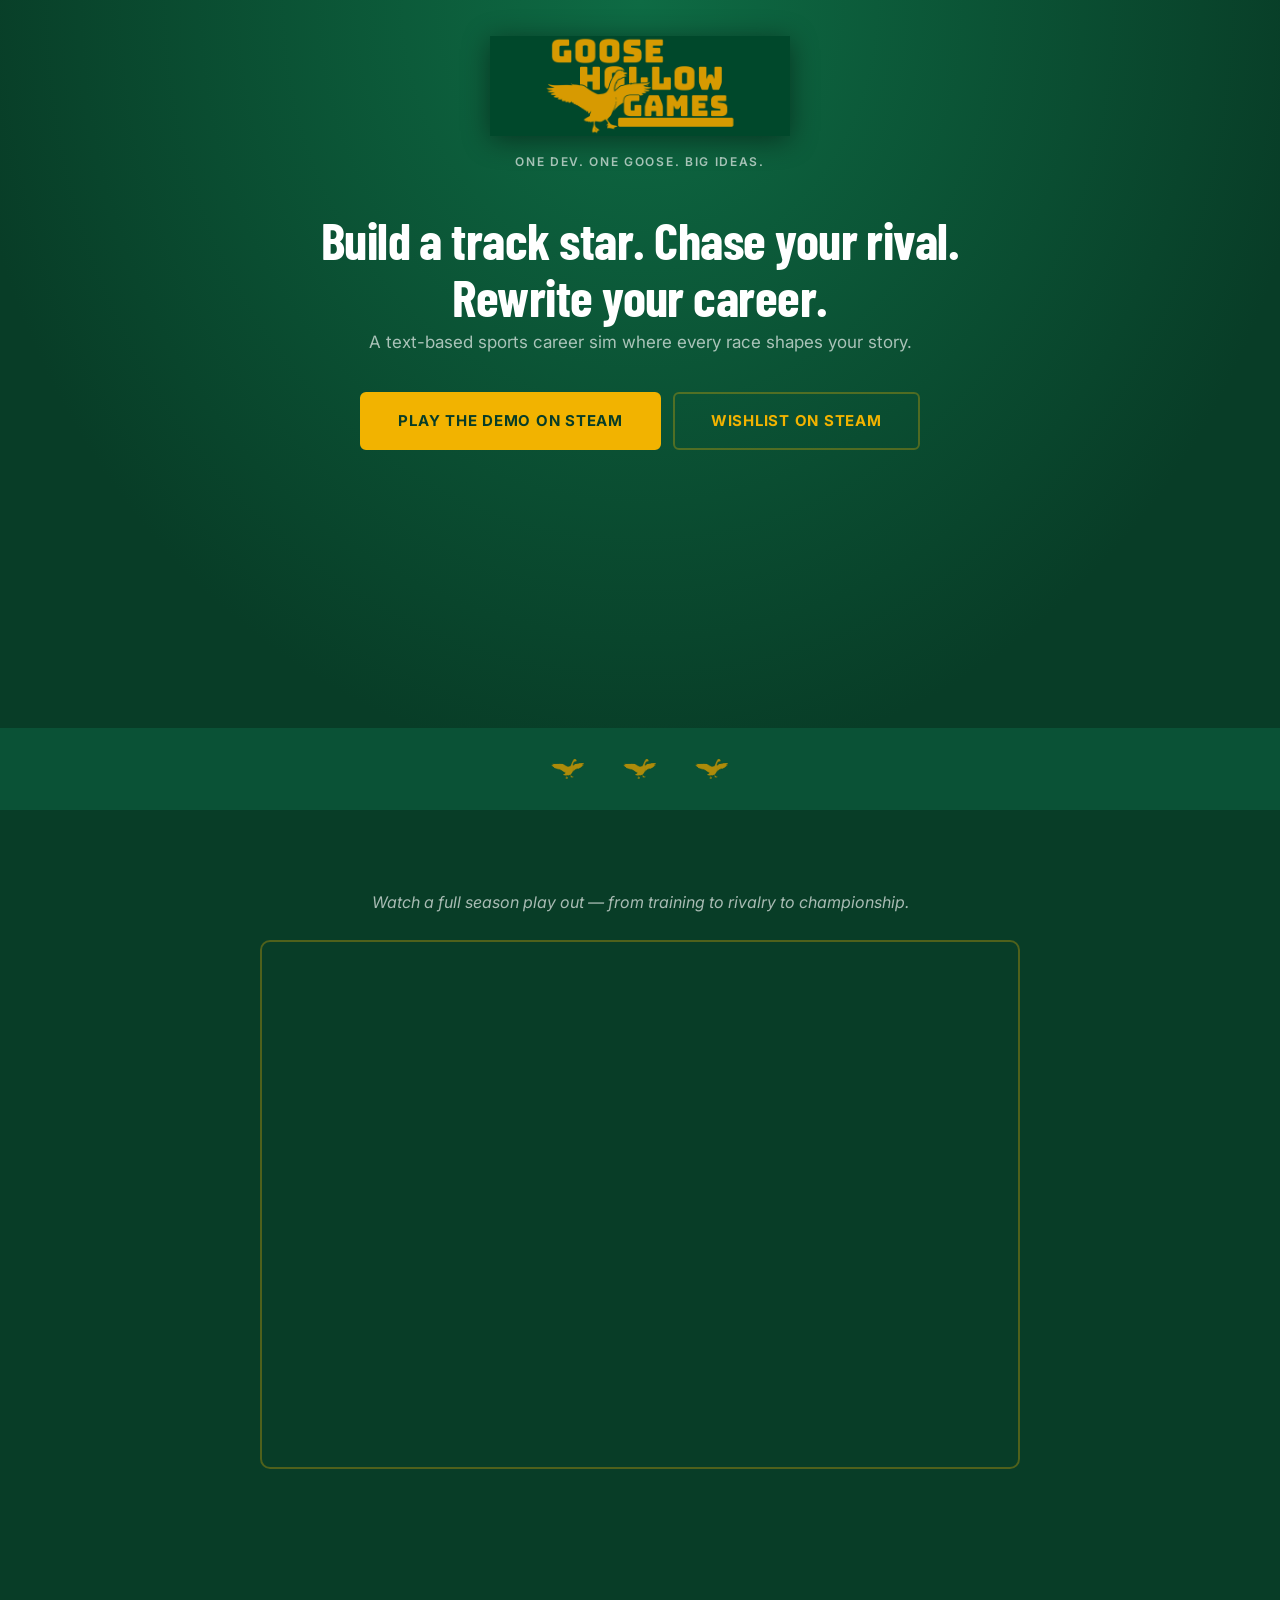
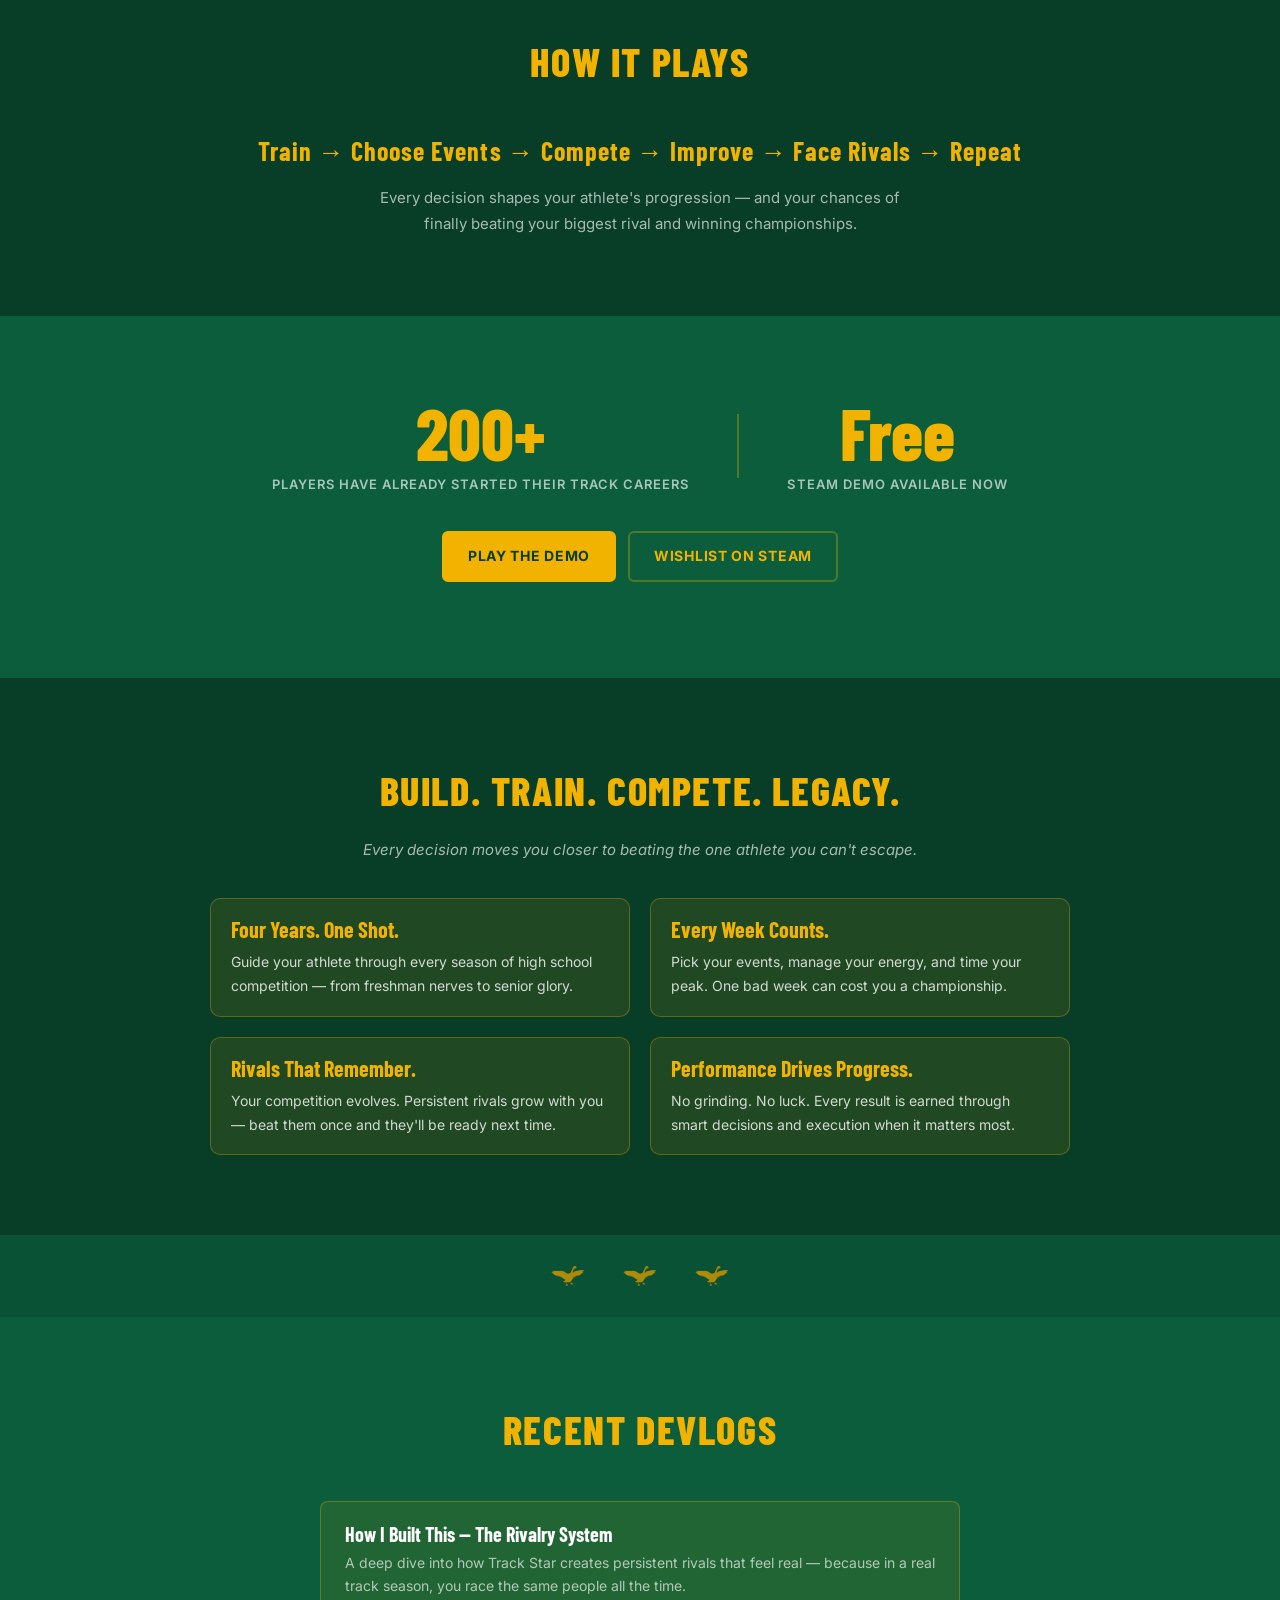
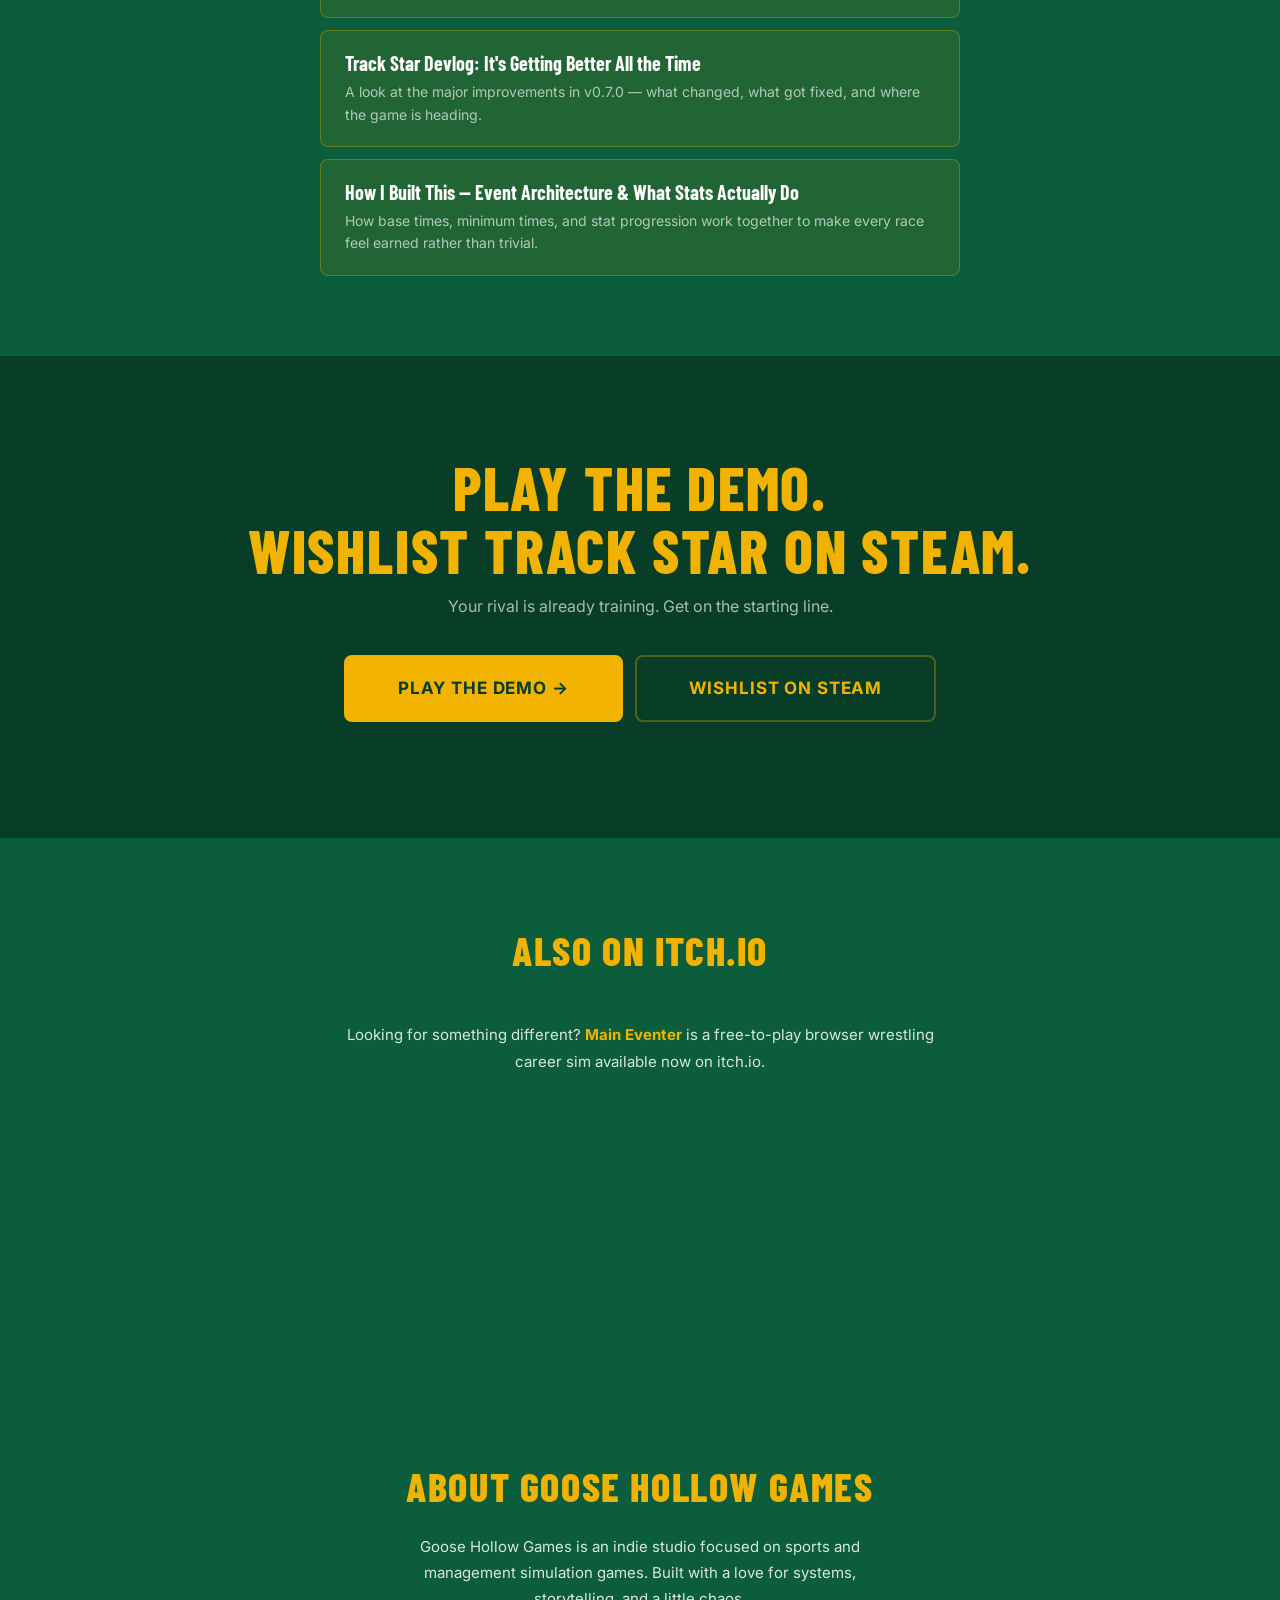
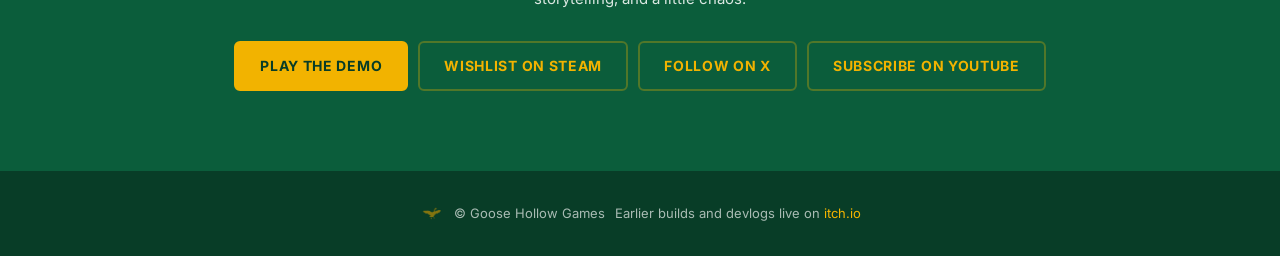
==== index.html @ 6dcee483 "Remove redundant Main Eventer button" ====
<!DOCTYPE html>
<html lang="en">
<head>
  <meta charset="UTF-8">
  <meta name="viewport" content="width=device-width, initial-scale=1">
  <meta name="description" content="Track Star — the text-based high school track & field career sim. Play the demo and wishlist on Steam.">
  <title>Track Star | Goose Hollow Games</title>
  <link rel="icon" href="assets/goose.png">
  <link rel="preconnect" href="https://fonts.googleapis.com">
  <link href="https://fonts.googleapis.com/css2?family=Barlow+Condensed:wght@700;800&family=Inter:wght@400;500;600;700&family=Fredoka+One&display=swap" rel="stylesheet">
  <!-- Google tag (gtag.js) -->
  <script async src="https://www.googletagmanager.com/gtag/js?id=G-FHCZP6Y2F2"></script>
  <script>
    window.dataLayer = window.dataLayer || [];
    function gtag(){dataLayer.push(arguments);}
    gtag('js', new Date());
    gtag('config', 'G-FHCZP6Y2F2');
  </script>
  <link rel="stylesheet" href="style.css">
</head>
<body>

<!-- ═══════════════════════════
     1. HERO
═══════════════════════════ -->
<header class="hero">
  <a href="/" class="site-logo">
    <img src="assets/logo.jpg" alt="Goose Hollow Games">
  </a>
  <p class="hero-eyebrow">One Dev. One Goose. Big Ideas.</p>

  <div class="hero-content">
    <h1 class="hero-title">
      Build a track star. Chase your rival.<br>Rewrite your career.
    </h1>
    <p class="hero-sub">A text-based sports career sim where every race shapes your story.</p>

    <div class="hero-ctas">
      <a href="https://store.steampowered.com/app/4538830/Track_Star/?utm_source=website&utm_medium=referral&utm_campaign=homepage"
         class="btn btn-primary btn-lg" target="_blank" rel="noopener">
        Play the Demo on Steam
      </a>
      <a href="https://store.steampowered.com/app/4538830/Track_Star/?utm_source=website&utm_medium=referral&utm_campaign=homepage"
         class="btn btn-outline btn-lg" target="_blank" rel="noopener">
        Wishlist on Steam
      </a>
    </div>
    <div class="steam-widget">
      <iframe src="https://store.steampowered.com/widget/4538830/"
              frameborder="0" width="646" height="190"
              title="Track Star on Steam"></iframe>
    </div>

  </div>
</header>

<!-- ═══════════════════════════
     GOOSE DIVIDER
═══════════════════════════ -->
<div class="goose-parade" aria-hidden="true">
  <img src="assets/goose.png" alt="">
  <img src="assets/goose.png" alt="">
  <img src="assets/goose.png" alt="">
</div>

<!-- ═══════════════════════════
     2. TRAILER
═══════════════════════════ -->
<section class="trailer section-dark">
  <p class="trailer-framing">Watch a full season play out — from training to rivalry to championship.</p>
  <div class="video-wrapper">
    <iframe
      src="https://www.youtube.com/embed/FKBBsiXxKlQ"
      title="Track Star Trailer"
      frameborder="0"
      allow="accelerometer; autoplay; clipboard-write; encrypted-media; gyroscope; picture-in-picture"
      allowfullscreen>
    </iframe>
  </div>
</section>

<!-- ═══════════════════════════
     3. GAMEPLAY LOOP
═══════════════════════════ -->
<section class="gameplay-loop">
  <h2 class="section-title">How It Plays</h2>
  <p class="loop-steps">Train &rarr; Choose Events &rarr; Compete &rarr; Improve &rarr; Face Rivals &rarr; Repeat</p>
  <p class="loop-sub">Every decision shapes your athlete's progression — and your chances of finally beating your biggest rival and winning championships.</p>
</section>

<!-- ═══════════════════════════
     4. SOCIAL PROOF
═══════════════════════════ -->
<section class="social-proof">
  <div class="stats">
    <div class="stat">
      <span class="stat-number">200+</span>
      <span class="stat-label">Players have already started their track careers</span>
    </div>
    <div class="stat-divider"></div>
    <div class="stat">
      <span class="stat-number">Free</span>
      <span class="stat-label">Steam demo available now</span>
    </div>
  </div>
  <div class="hero-ctas">
    <a href="https://store.steampowered.com/app/4538830/Track_Star/?utm_source=website&utm_medium=referral&utm_campaign=homepage"
       class="btn btn-primary" target="_blank" rel="noopener">
      Play the Demo
    </a>
    <a href="https://store.steampowered.com/app/4538830/Track_Star/?utm_source=website&utm_medium=referral&utm_campaign=homepage"
       class="btn btn-outline" target="_blank" rel="noopener">
      Wishlist on Steam
    </a>
  </div>
</section>

<!-- ═══════════════════════════
     4. FEATURES
═══════════════════════════ -->
<section class="features section-dark">
  <h2 class="section-title">Build. Train. Compete. Legacy.</h2>
  <p class="features-sub">Every decision moves you closer to beating the one athlete you can't escape.</p>
  <div class="features-grid">

    <div class="feature-card">
<h3>Four Years. One Shot.</h3>
      <p>Guide your athlete through every season of high school competition — from freshman nerves to senior glory.</p>
    </div>

    <div class="feature-card">
<h3>Every Week Counts.</h3>
      <p>Pick your events, manage your energy, and time your peak. One bad week can cost you a championship.</p>
    </div>

    <div class="feature-card">
<h3>Rivals That Remember.</h3>
      <p>Your competition evolves. Persistent rivals grow with you — beat them once and they'll be ready next time.</p>
    </div>

    <div class="feature-card">
<h3>Performance Drives Progress.</h3>
      <p>No grinding. No luck. Every result is earned through smart decisions and execution when it matters most.</p>
    </div>

  </div>
</section>

<!-- ═══════════════════════════
     GOOSE DIVIDER
═══════════════════════════ -->
<div class="goose-parade" aria-hidden="true">
  <img src="assets/goose.png" alt="">
  <img src="assets/goose.png" alt="">
  <img src="assets/goose.png" alt="">
</div>

<!-- ═══════════════════════════
     5. DEVLOGS
═══════════════════════════ -->
<section class="devlogs">
  <h2 class="section-title">Recent Devlogs</h2>
  <div class="devlog-list">

    <article class="devlog-item">
      <h3>How I Built This — The Rivalry System</h3>
      <p>A deep dive into how Track Star creates persistent rivals that feel real — because in a real track season, you race the same people all the time.</p>
    </article>

    <article class="devlog-item">
      <h3>Track Star Devlog: It's Getting Better All the Time</h3>
      <p>A look at the major improvements in v0.7.0 — what changed, what got fixed, and where the game is heading.</p>
    </article>

    <article class="devlog-item">
      <h3>How I Built This — Event Architecture & What Stats Actually Do</h3>
      <p>How base times, minimum times, and stat progression work together to make every race feel earned rather than trivial.</p>
    </article>

  </div>
</section>

<!-- ═══════════════════════════
     6. FINAL CTA
═══════════════════════════ -->
<section class="final-cta section-dark">
  <h2 class="cta-headline">Play the demo.<br>Wishlist Track Star on Steam.</h2>
  <p class="cta-sub">Your rival is already training. Get on the starting line.</p>
  <div class="hero-ctas">
    <a href="https://store.steampowered.com/app/4538830/Track_Star/?utm_source=website&utm_medium=referral&utm_campaign=homepage"
       class="btn btn-primary btn-xl" target="_blank" rel="noopener">
      Play the Demo &rarr;
    </a>
    <a href="https://store.steampowered.com/app/4538830/Track_Star/?utm_source=website&utm_medium=referral&utm_campaign=homepage"
       class="btn btn-outline btn-xl" target="_blank" rel="noopener">
      Wishlist on Steam
    </a>
  </div>
</section>

<!-- ═══════════════════════════
     7. ABOUT
═══════════════════════════ -->
<section class="other-game">
  <h2 class="section-title">Also on itch.io</h2>
  <p class="other-game-copy">
    Looking for something different? <strong>Main Eventer</strong> is a free-to-play browser wrestling career sim available now on itch.io.
  </p>
  <div class="itch-widget">
    <iframe frameborder="0" src="https://itch.io/embed/4451374" width="552" height="167" title="Main Eventer on itch.io">
      <a href="https://goosehollowgames.itch.io/main-eventer">Main Eventer by Goose Hollow Games</a>
    </iframe>
  </div>
</section>

<section class="about">
  <h2 class="section-title">About Goose Hollow Games</h2>
  <p>
    Goose Hollow Games is an indie studio focused on sports and management simulation games.
    Built with a love for systems, storytelling, and a little chaos.
  </p>
  <div class="social-links">
    <a href="https://store.steampowered.com/app/4538830/Track_Star/?utm_source=website&utm_medium=referral&utm_campaign=homepage"
       class="btn btn-primary" target="_blank" rel="noopener">Play the Demo</a>
    <a href="https://store.steampowered.com/app/4538830/Track_Star/?utm_source=website&utm_medium=referral&utm_campaign=homepage"
       class="btn btn-outline" target="_blank" rel="noopener">Wishlist on Steam</a>
    <a href="https://x.com/GooseHollowGame" class="btn btn-outline" target="_blank" rel="noopener">Follow on X</a>
    <a href="https://www.youtube.com/channel/UCqANlt5lPcEhzUA6RyVoFSg" class="btn btn-outline" target="_blank" rel="noopener">Subscribe on YouTube</a>
  </div>
</section>

<footer>
  <img src="assets/goose.png" class="footer-goose" alt="">
  <p>&copy; Goose Hollow Games</p>
  <p class="footer-bottom-line">
    Earlier builds and devlogs live on <a href="https://goosehollowgames.itch.io/track-star" target="_blank" rel="noopener">itch.io</a>
  </p>
</footer>

</body>
</html>
---- style.css ----
/* ═══════════════════════════════════════
   RESET & VARIABLES
═══════════════════════════════════════ */
*, *::before, *::after {
  box-sizing: border-box;
  margin: 0;
  padding: 0;
}

:root {
  --green:        #0b5d3b;
  --green-dark:   #083d27;
  --green-mid:    #0a5236;
  --gold:         #f2b300;
  --gold-hover:   #ffc720;
  --gold-dim:     rgba(242, 179, 0, 0.1);
  --gold-border:  rgba(242, 179, 0, 0.3);
  --white:        #ffffff;
  --muted:        rgba(255, 255, 255, 0.65);
  --max-w:        860px;
  --section-pad:  80px 24px;
}

/* ═══════════════════════════════════════
   BASE
═══════════════════════════════════════ */
body {
  font-family: 'Inter', Arial, sans-serif;
  background: var(--green);
  color: var(--white);
  text-align: center;
  line-height: 1.6;
  -webkit-font-smoothing: antialiased;
}

a { color: inherit; }

/* ═══════════════════════════════════════
   TYPOGRAPHY
═══════════════════════════════════════ */
.section-title {
  font-family: 'Barlow Condensed', 'Fredoka One', Arial, sans-serif;
  font-weight: 800;
  font-size: clamp(28px, 5vw, 40px);
  color: var(--gold);
  letter-spacing: 0.04em;
  text-transform: uppercase;
  margin-bottom: 40px;
}

/* ═══════════════════════════════════════
   BUTTONS
═══════════════════════════════════════ */
.btn {
  display: inline-block;
  padding: 12px 24px;
  font-family: 'Inter', Arial, sans-serif;
  font-weight: 700;
  font-size: 14px;
  letter-spacing: 0.05em;
  text-transform: uppercase;
  text-decoration: none;
  border-radius: 6px;
  border: 2px solid transparent;
  transition: transform 0.15s ease, background 0.15s ease, box-shadow 0.15s ease;
  cursor: pointer;
  white-space: nowrap;
}

.btn-primary {
  background: var(--gold);
  color: var(--green-dark);
  border-color: var(--gold);
}

.btn-primary:hover {
  background: var(--gold-hover);
  border-color: var(--gold-hover);
  transform: translateY(-2px);
  box-shadow: 0 8px 24px rgba(242, 179, 0, 0.35);
}

.btn-outline {
  background: transparent;
  color: var(--gold);
  border-color: var(--gold-border);
}

.btn-outline:hover {
  border-color: var(--gold);
  transform: translateY(-2px);
}

.btn-lg {
  padding: 15px 36px;
  font-size: 15px;
}

.btn-xl {
  padding: 18px 52px;
  font-size: 17px;
  border-radius: 8px;
}

/* ═══════════════════════════════════════
   SECTION ALTERNATION
═══════════════════════════════════════ */
.section-dark { background: var(--green-dark); }

/* ═══════════════════════════════════════
   1. HERO
═══════════════════════════════════════ */
.hero {
  background: radial-gradient(ellipse at 50% 0%, #0e6b44 0%, var(--green-dark) 75%);
  padding: 36px 24px 72px;
}

.site-logo {
  display: block;
  margin: 0 auto 8px;
}

.site-logo img {
  max-width: 300px;
  width: 65%;
  filter: drop-shadow(0 4px 14px rgba(0,0,0,0.45));
}

.hero-content {
  max-width: var(--max-w);
  margin: 0 auto;
}

.hero-eyebrow {
  font-size: 12px;
  font-weight: 600;
  letter-spacing: 0.14em;
  text-transform: uppercase;
  color: var(--muted);
  margin-bottom: 40px;
}

.hero-title {
  font-family: 'Barlow Condensed', 'Fredoka One', Arial, sans-serif;
  font-weight: 700;
  font-size: clamp(28px, 5.5vw, 52px);
  line-height: 1.1;
  color: var(--white);
  margin-bottom: 4px;
  letter-spacing: -0.01em;
}

.title-game {
  display: block;
  font-weight: 800;
  font-size: clamp(64px, 14vw, 120px);
  line-height: 0.95;
  color: var(--gold);
  letter-spacing: -0.03em;
  margin-top: 4px;
  margin-bottom: 24px;
}

.hero-sub {
  font-size: 17px;
  color: var(--muted);
  margin-bottom: 36px;
  font-weight: 400;
}

.hero-ctas {
  display: flex;
  justify-content: center;
  flex-wrap: wrap;
  gap: 12px;
  margin-bottom: 16px;
}

.steam-widget {
  display: flex;
  justify-content: center;
}

.steam-widget iframe {
  max-width: 100%;
  border-radius: 8px;
}

/* ═══════════════════════════════════════
   GOOSE PARADE (divider)
═══════════════════════════════════════ */
@keyframes waddle-parade {
  0%, 100% { transform: rotate(-5deg) translateY(0); }
  50%       { transform: rotate(5deg)  translateY(-5px); }
}

.goose-parade {
  display: flex;
  justify-content: center;
  gap: 28px;
  padding: 24px 0;
  background: var(--green-mid);
}

.goose-parade img {
  width: 44px;
  opacity: 0.8;
}

.goose-parade img:nth-child(1) { animation: waddle-parade 1.6s ease-in-out 0.0s infinite; }
.goose-parade img:nth-child(2) { animation: waddle-parade 1.6s ease-in-out 0.3s infinite; }
.goose-parade img:nth-child(3) { animation: waddle-parade 1.6s ease-in-out 0.6s infinite; }

/* ═══════════════════════════════════════
   2. TRAILER
═══════════════════════════════════════ */
.trailer {
  padding: var(--section-pad);
}

.trailer-framing {
  font-size: 16px;
  color: var(--muted);
  margin-bottom: 24px;
  font-style: italic;
}

.video-wrapper {
  max-width: 760px;
  margin: 0 auto;
  position: relative;
  width: 100%;
  padding-bottom: 42.63%; /* 16:9 of 760px max */
  height: 0;
  border-radius: 10px;
  overflow: hidden;
  border: 2px solid var(--gold-border);
}

.video-wrapper iframe,
.video-wrapper .video-placeholder {
  position: absolute;
  top: 0; left: 0;
  width: 100%;
  height: 100%;
}

.video-placeholder {
  background: var(--green);
  display: flex;
  flex-direction: column;
  align-items: center;
  justify-content: center;
  color: var(--muted);
  font-size: 15px;
  gap: 10px;
}

.video-placeholder-icon {
  font-size: 52px;
  line-height: 1;
  opacity: 0.5;
}

/* ═══════════════════════════════════════
   3. GAMEPLAY LOOP
═══════════════════════════════════════ */
.gameplay-loop {
  padding: var(--section-pad);
  background: var(--green-dark);
}

.loop-steps {
  font-family: 'Barlow Condensed', Arial, sans-serif;
  font-weight: 700;
  font-size: clamp(18px, 3.5vw, 26px);
  color: var(--gold);
  letter-spacing: 0.04em;
  margin-bottom: 16px;
  line-height: 1.4;
}

.loop-sub {
  font-size: 15px;
  color: var(--muted);
  max-width: 540px;
  margin: 0 auto;
  line-height: 1.7;
}

/* ═══════════════════════════════════════
   4. SOCIAL PROOF
═══════════════════════════════════════ */
.social-proof {
  padding: var(--section-pad);
}

.stats {
  display: flex;
  justify-content: center;
  align-items: center;
  flex-wrap: wrap;
  margin-bottom: 36px;
}

.stat {
  padding: 0 48px;
  display: flex;
  flex-direction: column;
  gap: 6px;
}

.stat-number {
  font-family: 'Barlow Condensed', Arial, sans-serif;
  font-weight: 800;
  font-size: clamp(48px, 9vw, 72px);
  color: var(--gold);
  line-height: 1;
}

.stat-label {
  font-size: 13px;
  font-weight: 600;
  letter-spacing: 0.08em;
  text-transform: uppercase;
  color: var(--muted);
}

.stat-divider {
  width: 2px;
  height: 64px;
  background: var(--gold-border);
  flex-shrink: 0;
}

/* ═══════════════════════════════════════
   5. FEATURES
═══════════════════════════════════════ */
.features {
  padding: var(--section-pad);
}

.features-sub {
  font-size: 15px;
  color: var(--muted);
  margin-top: -24px;
  margin-bottom: 36px;
  font-style: italic;
}

.features-grid {
  display: grid;
  grid-template-columns: repeat(2, 1fr);
  gap: 20px;
  max-width: var(--max-w);
  margin: 0 auto;
  text-align: left;
}

.feature-card {
  background: var(--gold-dim);
  border: 1px solid var(--gold-border);
  border-radius: 10px;
  padding: 18px 20px;
  transition: border-color 0.2s ease, transform 0.2s ease;
}

.feature-card:hover {
  border-color: var(--gold);
  transform: translateY(-3px);
}

.feature-num {
  display: block;
  font-family: 'Barlow Condensed', Arial, sans-serif;
  font-weight: 800;
  font-size: 11px;
  letter-spacing: 0.14em;
  text-transform: uppercase;
  color: var(--gold);
  opacity: 0.55;
  margin-bottom: 10px;
}

.feature-card h3 {
  font-family: 'Barlow Condensed', Arial, sans-serif;
  font-weight: 700;
  font-size: 22px;
  color: var(--gold);
  margin-bottom: 8px;
  line-height: 1.15;
}

.feature-card p {
  font-size: 14px;
  line-height: 1.7;
  color: rgba(255, 255, 255, 0.8);
  margin: 0;
}

/* ═══════════════════════════════════════
   6. DEVLOGS
═══════════════════════════════════════ */
.devlogs {
  padding: var(--section-pad);
}

.devlog-list {
  max-width: 640px;
  margin: 0 auto;
  display: flex;
  flex-direction: column;
  gap: 12px;
}

.devlog-item {
  background: var(--gold-dim);
  border: 1px solid var(--gold-border);
  border-radius: 8px;
  padding: 20px 24px;
  text-align: left;
  transition: border-color 0.2s ease;
}

.devlog-item:hover {
  border-color: var(--gold);
}

.devlog-item h3 {
  font-family: 'Barlow Condensed', Arial, sans-serif;
  font-weight: 700;
  font-size: 20px;
  margin-bottom: 6px;
  line-height: 1.2;
}

.devlog-item h3 a {
  color: var(--gold);
  text-decoration: none;
  transition: opacity 0.15s;
}

.devlog-item h3 a:hover {
  text-decoration: underline;
}

.devlog-item p {
  font-size: 14px;
  color: var(--muted);
  margin: 0;
  line-height: 1.6;
}

/* ═══════════════════════════════════════
   6. FINAL CTA
═══════════════════════════════════════ */
.final-cta {
  padding: 100px 24px;
}

.cta-headline {
  font-family: 'Barlow Condensed', 'Fredoka One', Arial, sans-serif;
  font-weight: 800;
  font-size: clamp(34px, 7vw, 60px);
  color: var(--gold);
  text-transform: uppercase;
  letter-spacing: 0.03em;
  margin-bottom: 12px;
  line-height: 1.05;
}

.cta-sub {
  font-size: 16px;
  color: var(--muted);
  margin-bottom: 36px;
}

/* ═══════════════════════════════════════
   7. ABOUT
═══════════════════════════════════════ */
.other-game {
  padding: var(--section-pad);
}

.other-game-copy {
  max-width: 620px;
  margin: 0 auto 28px;
  line-height: 1.75;
  color: rgba(255, 255, 255, 0.85);
  font-size: 15px;
}

.other-game-copy strong {
  color: var(--gold);
}

.itch-widget {
  display: flex;
  justify-content: center;
  margin-bottom: 24px;
}

.itch-widget iframe {
  max-width: 100%;
  border: 0;
  border-radius: 8px;
}

.about {
  padding: var(--section-pad);
}

.about .section-title {
  margin-bottom: 16px;
}

.about p {
  max-width: 480px;
  margin: 0 auto 28px;
  line-height: 1.75;
  color: rgba(255, 255, 255, 0.85);
  font-size: 15px;
}

.social-links {
  display: flex;
  justify-content: center;
  flex-wrap: wrap;
  gap: 10px;
}

/* ═══════════════════════════════════════
   FOOTER
═══════════════════════════════════════ */
footer {
  background: var(--green-dark);
  padding: 32px 24px;
  font-size: 13px;
  color: var(--muted);
  display: flex;
  flex-wrap: wrap;
  align-items: center;
  justify-content: center;
  gap: 10px;
}

footer p { margin: 0; }

.footer-bottom-line a {
  color: var(--gold);
  text-decoration: none;
}

.footer-bottom-line a:hover {
  text-decoration: underline;
}

.footer-goose {
  width: 24px;
  opacity: 0.6;
}

/* ═══════════════════════════════════════
   RESPONSIVE
═══════════════════════════════════════ */
@media (max-width: 600px) {
  :root { --section-pad: 60px 20px; }

  .features-grid {
    grid-template-columns: 1fr;
  }

  .stat-divider { display: none; }

  .stat {
    padding: 16px 24px;
    width: 100%;
    border-bottom: 1px solid var(--gold-border);
  }

  .stat:last-of-type { border-bottom: none; }

  .video-wrapper {
    padding-bottom: 56.25%; /* full 16:9 on small screens */
  }

  .hero-ctas {
    flex-direction: column;
    align-items: center;
  }

  .btn-lg {
    width: 100%;
    max-width: 320px;
    text-align: center;
  }

  .itch-widget iframe {
    width: 100%;
    height: 190px;
  }

  footer {
    flex-direction: column;
    gap: 6px;
  }
}
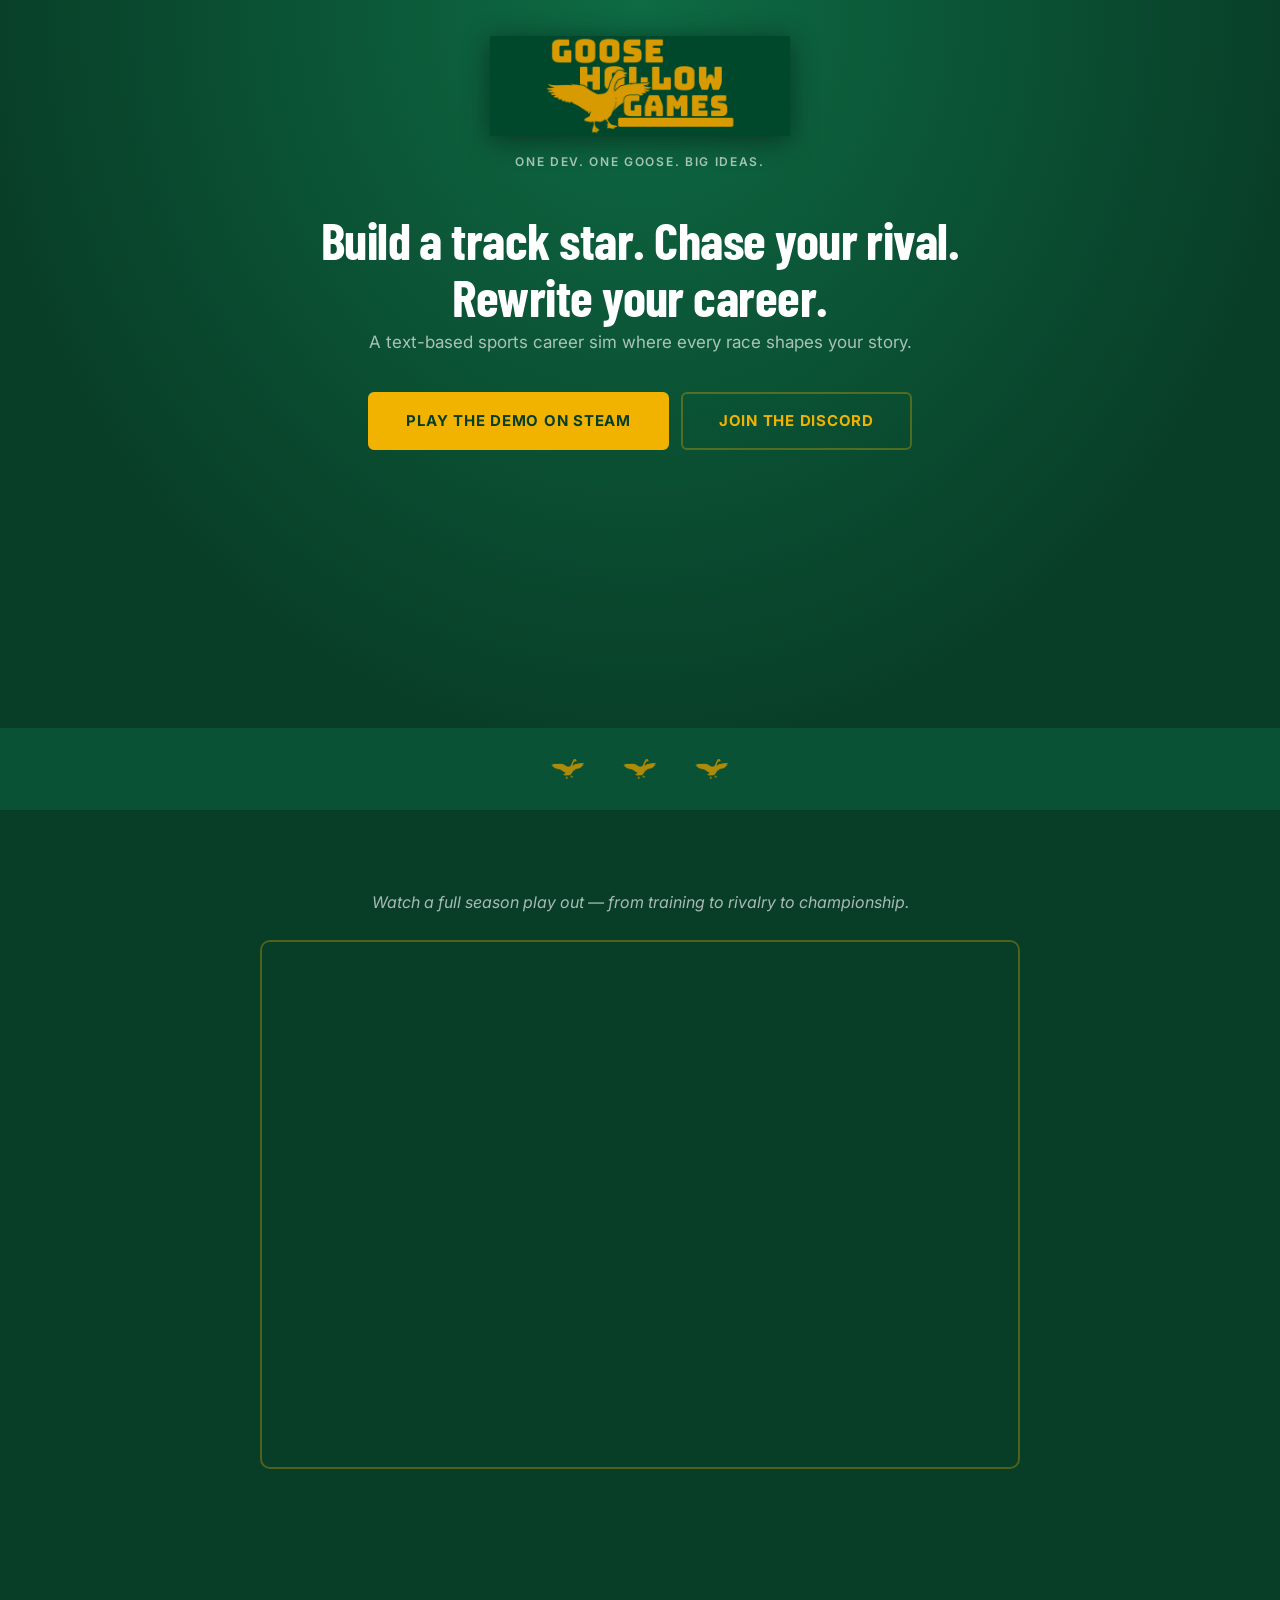
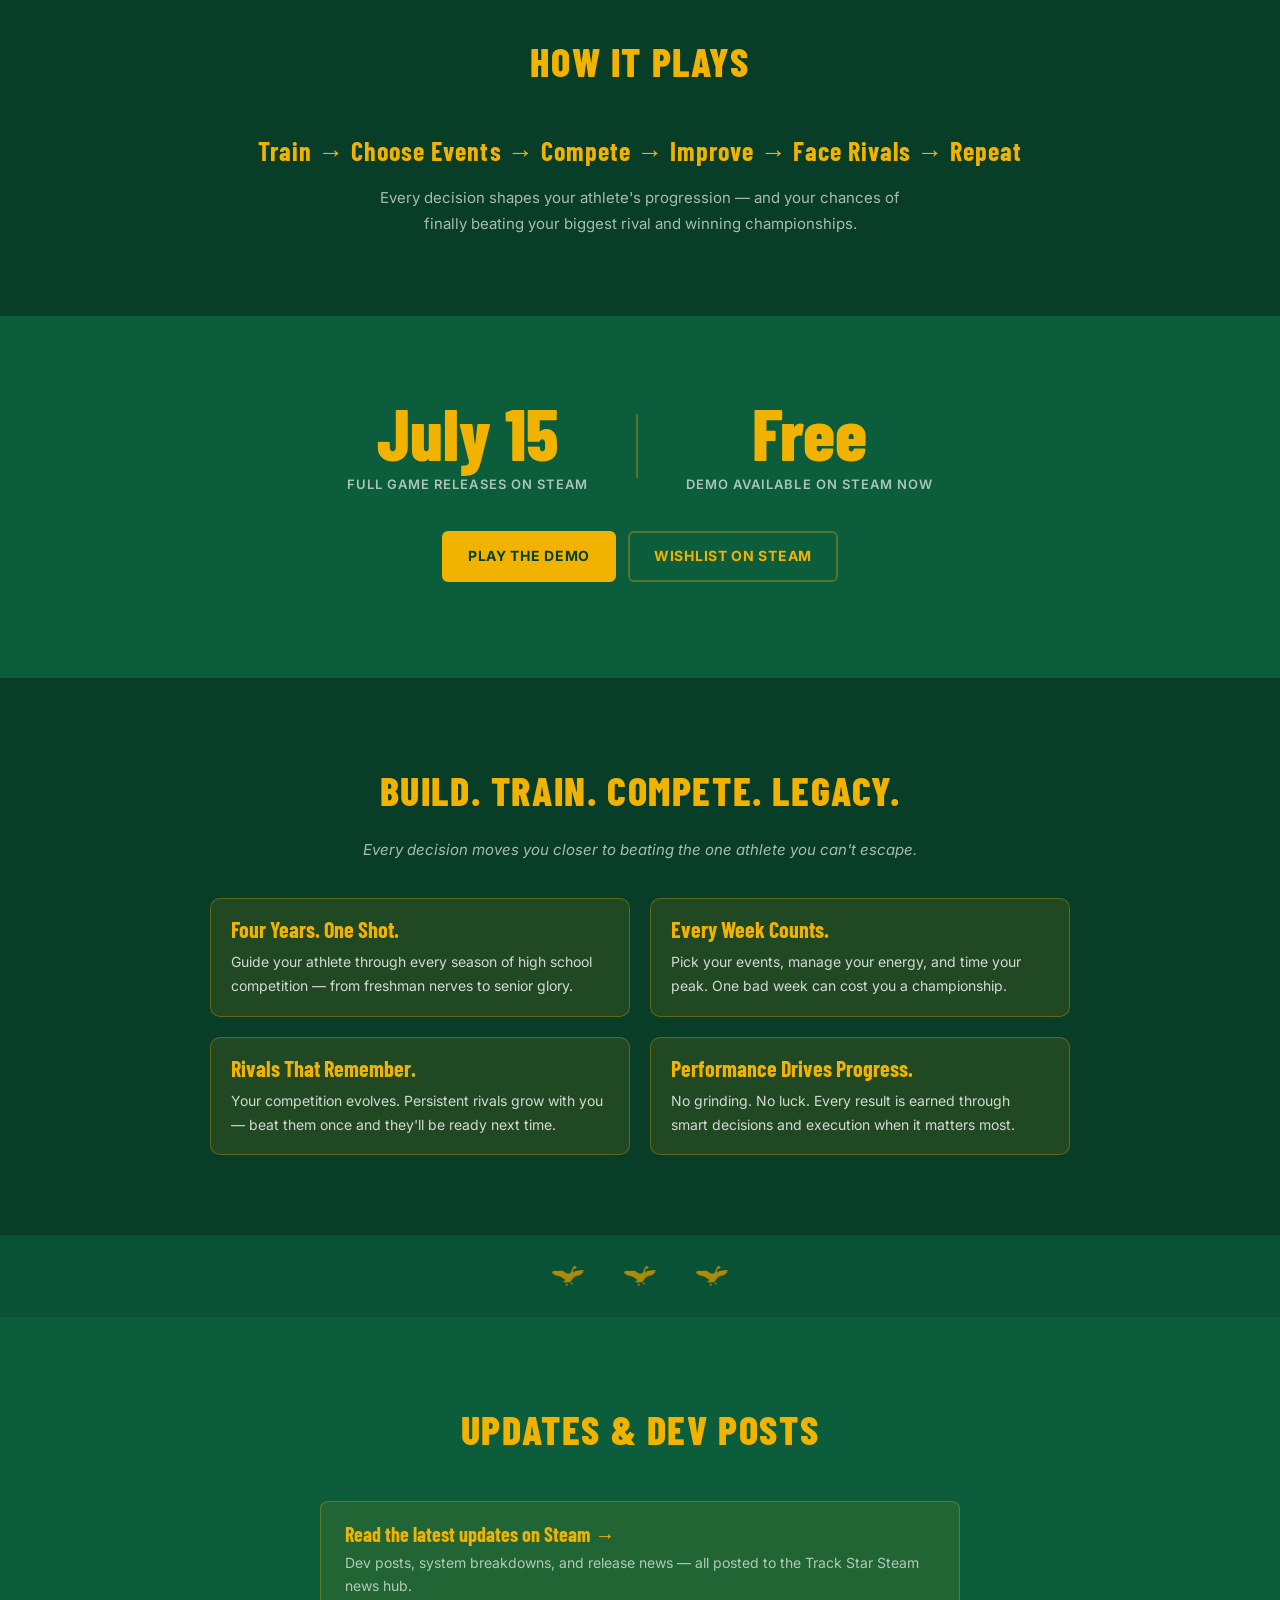
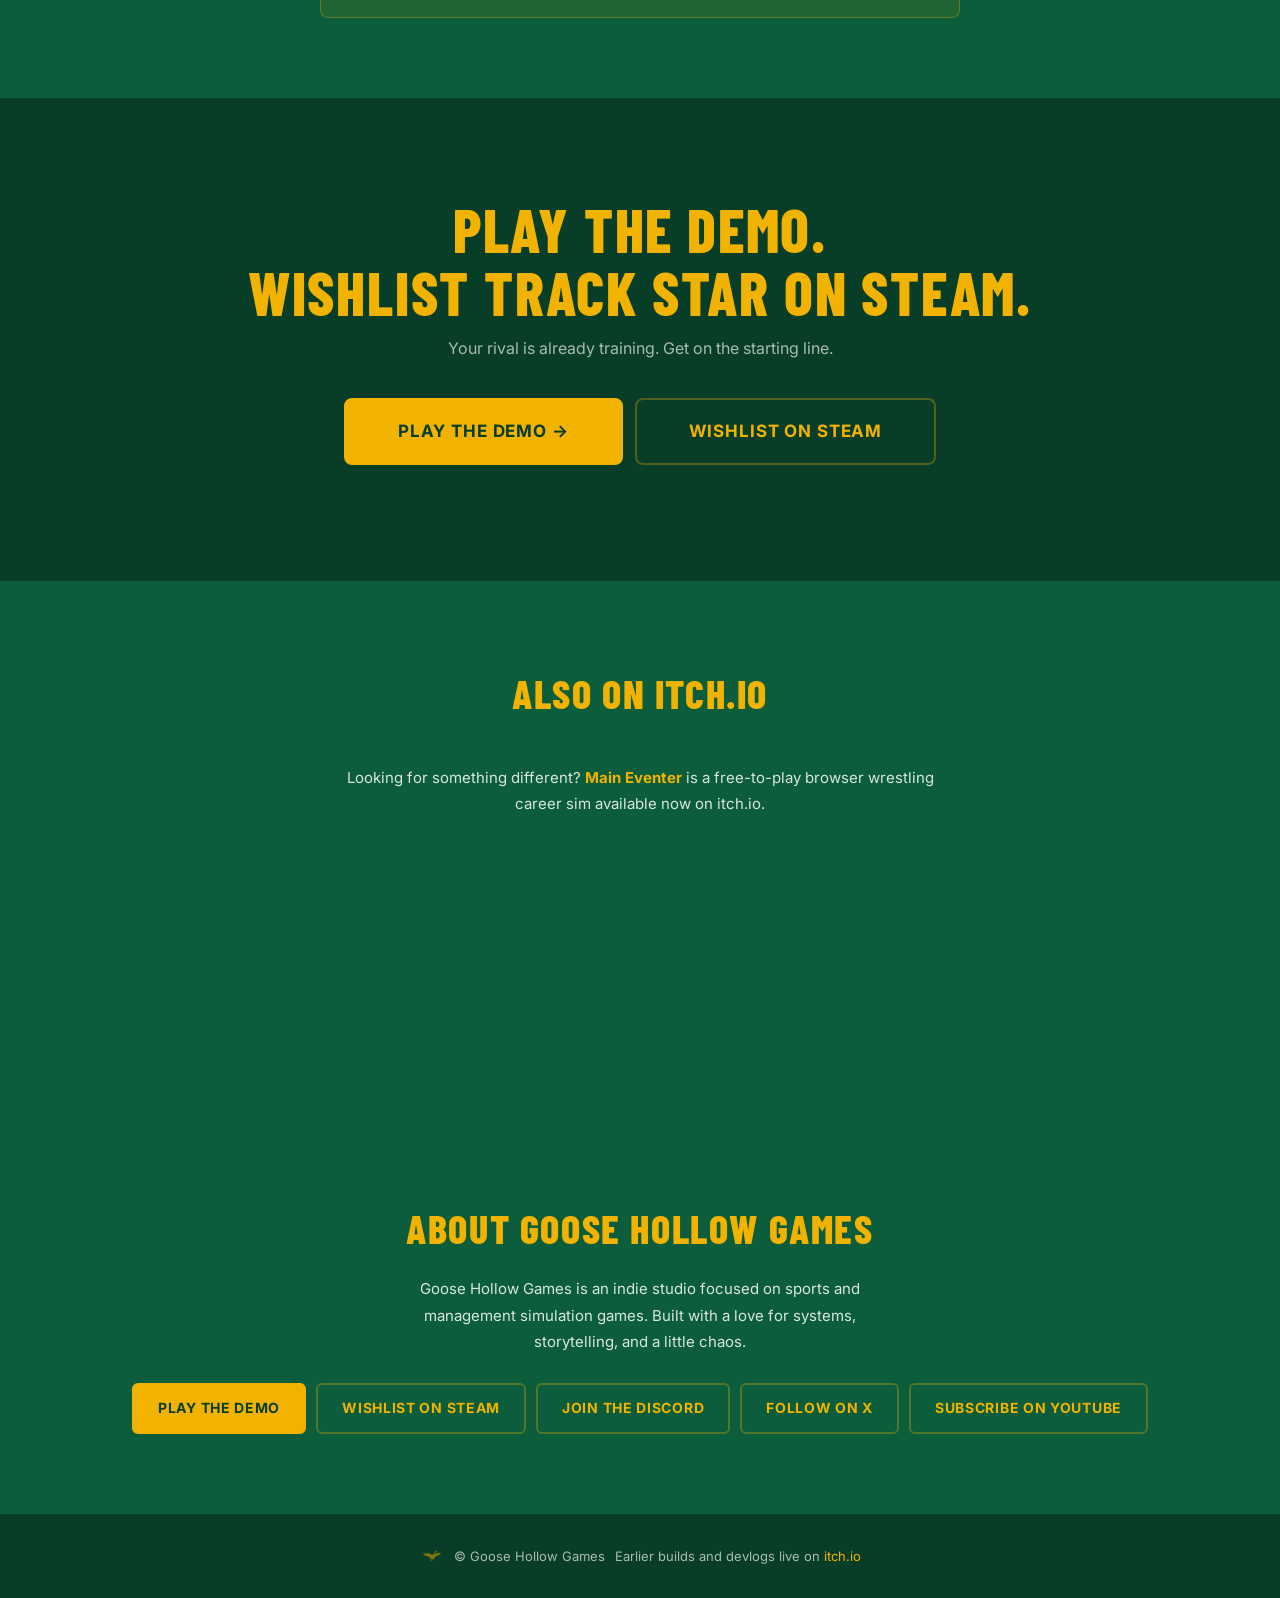
==== commit 59b00551: "Update homepage for July 15 launch: Discord CTAs, launch date stat, Steam news hub - Replace hero "W" ====
--- a/index.html
+++ b/index.html
@@ -40,9 +40,9 @@
          class="btn btn-primary btn-lg" target="_blank" rel="noopener">
         Play the Demo on Steam
       </a>
-      <a href="https://store.steampowered.com/app/4538830/Track_Star/?utm_source=website&utm_medium=referral&utm_campaign=homepage"
+      <a href="https://discord.gg/8BFuwmStGK"
          class="btn btn-outline btn-lg" target="_blank" rel="noopener">
-        Wishlist on Steam
+        Join the Discord
       </a>
     </div>
     <div class="steam-widget">
@@ -94,13 +94,13 @@
 <section class="social-proof">
   <div class="stats">
     <div class="stat">
-      <span class="stat-number">200+</span>
-      <span class="stat-label">Players have already started their track careers</span>
+      <span class="stat-number">July 15</span>
+      <span class="stat-label">Full game releases on Steam</span>
     </div>
     <div class="stat-divider"></div>
     <div class="stat">
       <span class="stat-number">Free</span>
-      <span class="stat-label">Steam demo available now</span>
+      <span class="stat-label">Demo available on Steam now</span>
     </div>
   </div>
   <div class="hero-ctas">
@@ -156,25 +156,15 @@
 </div>
 
 <!-- ═══════════════════════════
-     5. DEVLOGS
+     5. UPDATES
 ═══════════════════════════ -->
 <section class="devlogs">
-  <h2 class="section-title">Recent Devlogs</h2>
+  <h2 class="section-title">Updates &amp; Dev Posts</h2>
   <div class="devlog-list">
 
     <article class="devlog-item">
-      <h3>How I Built This — The Rivalry System</h3>
-      <p>A deep dive into how Track Star creates persistent rivals that feel real — because in a real track season, you race the same people all the time.</p>
-    </article>
-
-    <article class="devlog-item">
-      <h3>Track Star Devlog: It's Getting Better All the Time</h3>
-      <p>A look at the major improvements in v0.7.0 — what changed, what got fixed, and where the game is heading.</p>
-    </article>
-
-    <article class="devlog-item">
-      <h3>How I Built This — Event Architecture & What Stats Actually Do</h3>
-      <p>How base times, minimum times, and stat progression work together to make every race feel earned rather than trivial.</p>
+      <h3><a href="https://store.steampowered.com/news/app/4538830" target="_blank" rel="noopener">Read the latest updates on Steam &rarr;</a></h3>
+      <p>Dev posts, system breakdowns, and release news — all posted to the Track Star Steam news hub.</p>
     </article>
 
   </div>
@@ -224,6 +214,7 @@
        class="btn btn-primary" target="_blank" rel="noopener">Play the Demo</a>
     <a href="https://store.steampowered.com/app/4538830/Track_Star/?utm_source=website&utm_medium=referral&utm_campaign=homepage"
        class="btn btn-outline" target="_blank" rel="noopener">Wishlist on Steam</a>
+    <a href="https://discord.gg/8BFuwmStGK" class="btn btn-outline" target="_blank" rel="noopener">Join the Discord</a>
     <a href="https://x.com/GooseHollowGame" class="btn btn-outline" target="_blank" rel="noopener">Follow on X</a>
     <a href="https://www.youtube.com/channel/UCqANlt5lPcEhzUA6RyVoFSg" class="btn btn-outline" target="_blank" rel="noopener">Subscribe on YouTube</a>
   </div>
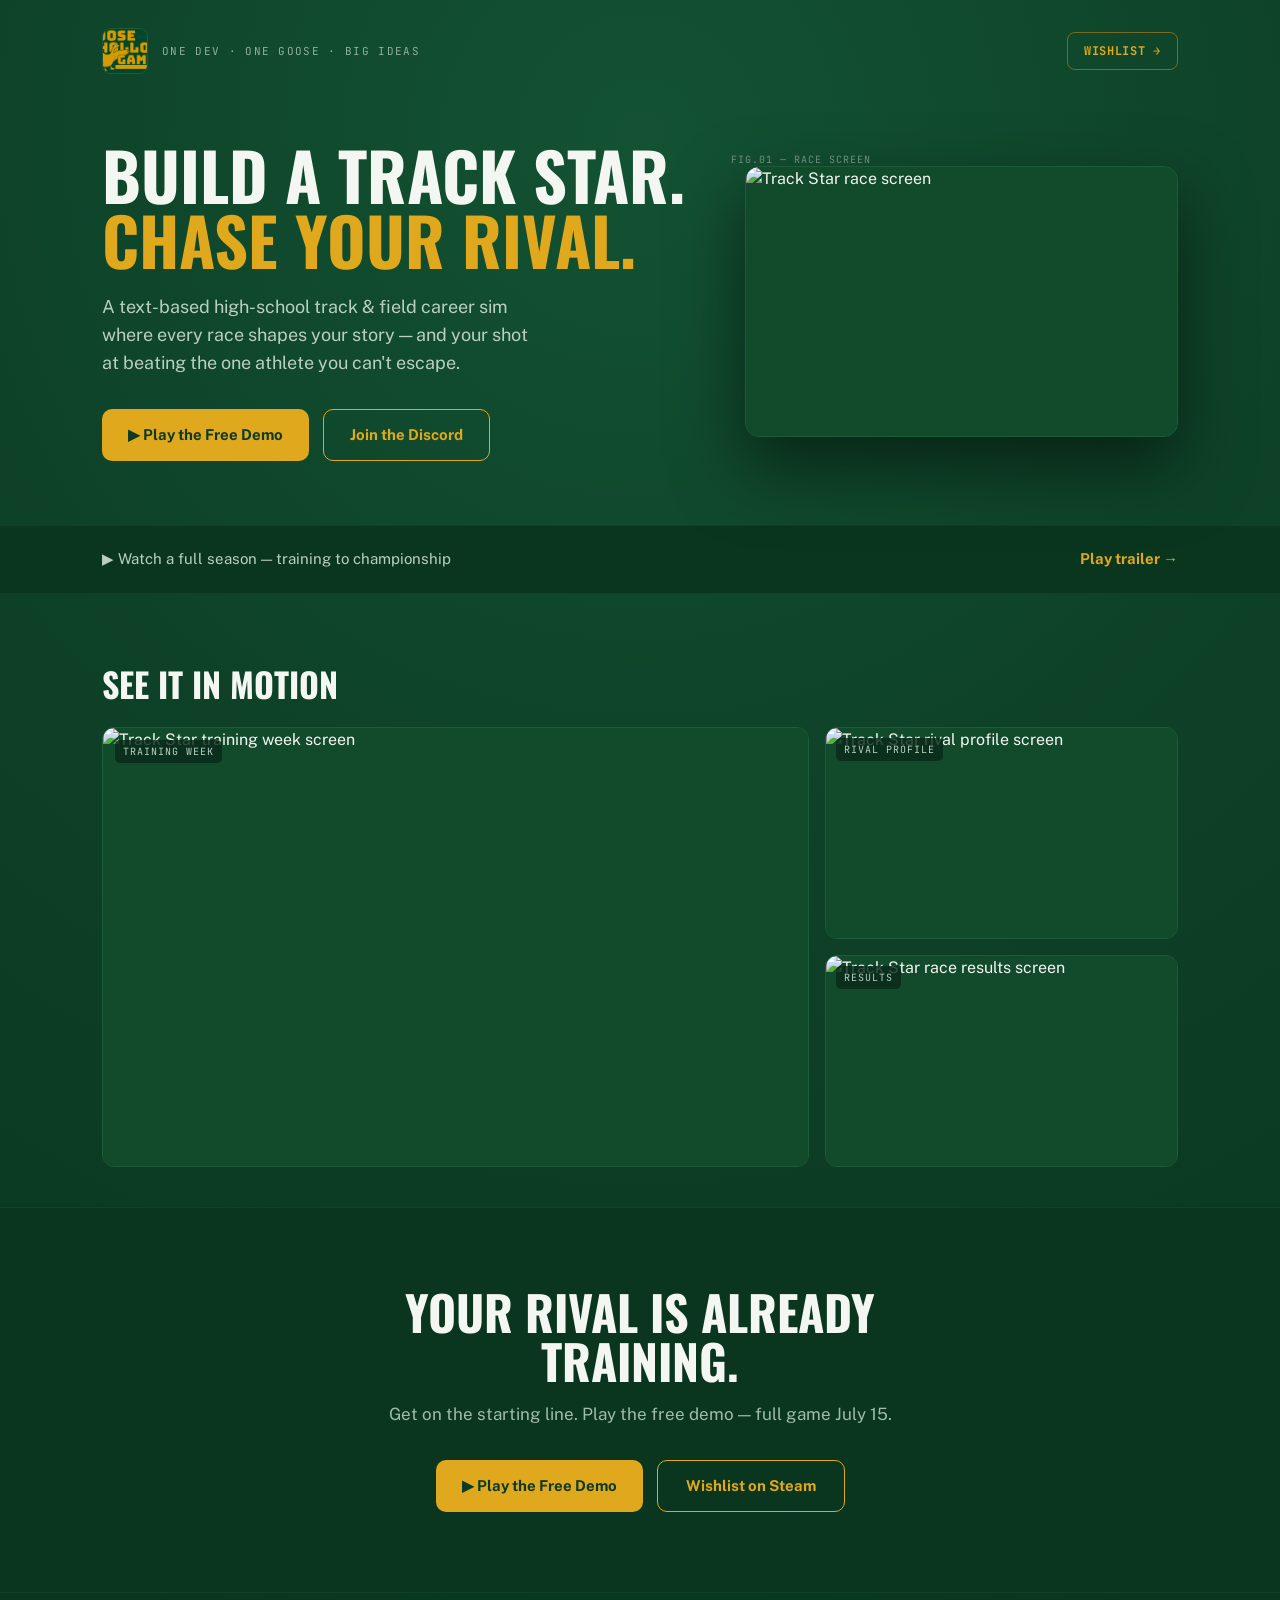
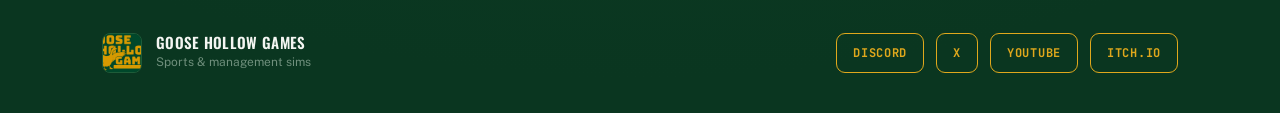
==== commit bba44567: "Recreate Track Star landing page" ====
--- a/index.html
+++ b/index.html
@@ -3,11 +3,12 @@
 <head>
   <meta charset="UTF-8">
   <meta name="viewport" content="width=device-width, initial-scale=1">
-  <meta name="description" content="Track Star — the text-based high school track & field career sim. Play the demo and wishlist on Steam.">
+  <meta name="description" content="Track Star is a text-based high-school track and field career sim by Goose Hollow Games. Play the free demo and wishlist on Steam.">
   <title>Track Star | Goose Hollow Games</title>
   <link rel="icon" href="assets/goose.png">
   <link rel="preconnect" href="https://fonts.googleapis.com">
-  <link href="https://fonts.googleapis.com/css2?family=Barlow+Condensed:wght@700;800&family=Inter:wght@400;500;600;700&family=Fredoka+One&display=swap" rel="stylesheet">
+  <link rel="preconnect" href="https://fonts.gstatic.com" crossorigin>
+  <link href="https://fonts.googleapis.com/css2?family=Oswald:wght@500;600;700&family=Public+Sans:ital,wght@0,400;0,500;0,700;1,400&family=JetBrains+Mono:wght@500;700&display=swap" rel="stylesheet">
   <!-- Google tag (gtag.js) -->
   <script async src="https://www.googletagmanager.com/gtag/js?id=G-FHCZP6Y2F2"></script>
   <script>
@@ -19,214 +20,115 @@
   <link rel="stylesheet" href="style.css">
 </head>
 <body>
+  <div class="site-shell">
+    <nav class="site-nav" aria-label="Primary">
+      <a class="brand-lockup" href="/" aria-label="Goose Hollow Games home">
+        <span class="brand-mark">
+          <img src="assets/logo.jpg" alt="" width="46" height="46">
+        </span>
+        <span class="brand-tagline">One Dev &middot; One Goose &middot; Big Ideas</span>
+      </a>
 
-<!-- ═══════════════════════════
-     1. HERO
-═══════════════════════════ -->
-<header class="hero">
-  <a href="/" class="site-logo">
-    <img src="assets/logo.jpg" alt="Goose Hollow Games">
-  </a>
-  <p class="hero-eyebrow">One Dev. One Goose. Big Ideas.</p>
+      <a class="nav-pill" href="https://store.steampowered.com/app/4538830/Track_Star/" target="_blank" rel="noopener">
+        Wishlist &rarr;
+      </a>
+    </nav>
 
-  <div class="hero-content">
-    <h1 class="hero-title">
-      Build a track star. Chase your rival.<br>Rewrite your career.
-    </h1>
-    <p class="hero-sub">A text-based sports career sim where every race shapes your story.</p>
+    <main>
+      <section class="hero-section" aria-labelledby="hero-title">
+        <div class="hero-copy">
+          <h1 id="hero-title">Build a track star.<br><span>Chase your rival.</span></h1>
+          <p>A text-based high-school track &amp; field career sim where every race shapes your story &mdash; and your shot at beating the one athlete you can't escape.</p>
+          <div class="button-row">
+            <a class="btn btn-primary" href="https://store.steampowered.com/app/4538830/Track_Star/?utm_source=website&utm_medium=referral&utm_campaign=homepage" target="_blank" rel="noopener">
+              &#9654; Play the Free Demo
+            </a>
+            <a class="btn btn-secondary" href="https://discord.gg/8BFuwmStGK" target="_blank" rel="noopener">
+              Join the Discord
+            </a>
+          </div>
+        </div>
 
-    <div class="hero-ctas">
-      <a href="https://store.steampowered.com/app/4538830/Track_Star/?utm_source=website&utm_medium=referral&utm_campaign=homepage"
-         class="btn btn-primary btn-lg" target="_blank" rel="noopener">
-        Play the Demo on Steam
-      </a>
-      <a href="https://discord.gg/8BFuwmStGK"
-         class="btn btn-outline btn-lg" target="_blank" rel="noopener">
-        Join the Discord
-      </a>
-    </div>
-    <div class="steam-widget">
-      <iframe src="https://store.steampowered.com/widget/4538830/"
-              frameborder="0" width="646" height="190"
-              title="Track Star on Steam"></iframe>
-    </div>
+        <figure class="hero-shot">
+          <figcaption>FIG.01 &mdash; RACE SCREEN</figcaption>
+          <div class="screenshot-frame screenshot-fallback">
+            <img src="assets/track-star-race-screen.png" alt="Track Star race screen" onerror="this.hidden=true">
+          </div>
+        </figure>
+      </section>
 
+      <section class="steam-strip" aria-label="Trailer">
+        <div class="band-inner strip-inner">
+          <p>&#9654; Watch a full season &mdash; training to championship</p>
+          <a href="https://www.youtube.com/embed/FKBBsiXxKlQ" target="_blank" rel="noopener">Play trailer &rarr;</a>
+        </div>
+      </section>
+
+      <section class="gallery-section" aria-labelledby="gallery-title">
+        <div class="section-header">
+          <h2 id="gallery-title">See it in motion</h2>
+        </div>
+
+        <div class="screenshot-grid" aria-label="Track Star screenshots">
+          <figure class="gallery-shot gallery-shot-large">
+            <span class="shot-label">Training Week</span>
+            <div class="screenshot-frame screenshot-fallback">
+              <img src="assets/track-star-training-week.png" alt="Track Star training week screen" loading="lazy" onerror="this.hidden=true">
+            </div>
+          </figure>
+
+          <figure class="gallery-shot">
+            <span class="shot-label">Rival Profile</span>
+            <div class="screenshot-frame screenshot-fallback">
+              <img src="assets/track-star-rival-profile.png" alt="Track Star rival profile screen" loading="lazy" onerror="this.hidden=true">
+            </div>
+          </figure>
+
+          <figure class="gallery-shot">
+            <span class="shot-label">Results</span>
+            <div class="screenshot-frame screenshot-fallback">
+              <img src="assets/track-star-results.png" alt="Track Star race results screen" loading="lazy" onerror="this.hidden=true">
+            </div>
+          </figure>
+        </div>
+      </section>
+
+      <section class="final-cta" aria-labelledby="cta-title">
+        <div class="band-inner final-cta-inner">
+          <h2 id="cta-title">Your rival is already<br>training.</h2>
+          <p>Get on the starting line. Play the free demo &mdash; full game July 15.</p>
+          <div class="button-row button-row-center">
+            <a class="btn btn-primary" href="https://store.steampowered.com/app/4538830/Track_Star/?utm_source=website&utm_medium=referral&utm_campaign=homepage" target="_blank" rel="noopener">
+              &#9654; Play the Free Demo
+            </a>
+            <a class="btn btn-secondary btn-wide" href="https://store.steampowered.com/app/4538830/Track_Star/" target="_blank" rel="noopener">
+              Wishlist on Steam
+            </a>
+          </div>
+        </div>
+      </section>
+    </main>
+
+    <footer class="site-footer">
+      <div class="band-inner footer-inner">
+        <a class="footer-brand" href="/" aria-label="Goose Hollow Games home">
+          <span class="footer-mark">
+            <img src="assets/logo.jpg" alt="" width="40" height="40">
+          </span>
+          <span>
+            <strong>Goose Hollow Games</strong>
+            <small>Sports &amp; management sims</small>
+          </span>
+        </a>
+
+        <div class="footer-links" aria-label="Social links">
+          <a href="https://discord.gg/8BFuwmStGK" target="_blank" rel="noopener">Discord</a>
+          <a href="https://x.com/GooseHollowGame" target="_blank" rel="noopener">X</a>
+          <a href="https://www.youtube.com/channel/UCqANlt5lPcEhzUA6RyVoFSg" target="_blank" rel="noopener">YouTube</a>
+          <a href="https://goosehollowgames.itch.io/track-star" target="_blank" rel="noopener">itch.io</a>
+        </div>
+      </div>
+    </footer>
   </div>
-</header>
-
-<!-- ═══════════════════════════
-     GOOSE DIVIDER
-═══════════════════════════ -->
-<div class="goose-parade" aria-hidden="true">
-  <img src="assets/goose.png" alt="">
-  <img src="assets/goose.png" alt="">
-  <img src="assets/goose.png" alt="">
-</div>
-
-<!-- ═══════════════════════════
-     2. TRAILER
-═══════════════════════════ -->
-<section class="trailer section-dark">
-  <p class="trailer-framing">Watch a full season play out — from training to rivalry to championship.</p>
-  <div class="video-wrapper">
-    <iframe
-      src="https://www.youtube.com/embed/FKBBsiXxKlQ"
-      title="Track Star Trailer"
-      frameborder="0"
-      allow="accelerometer; autoplay; clipboard-write; encrypted-media; gyroscope; picture-in-picture"
-      allowfullscreen>
-    </iframe>
-  </div>
-</section>
-
-<!-- ═══════════════════════════
-     3. GAMEPLAY LOOP
-═══════════════════════════ -->
-<section class="gameplay-loop">
-  <h2 class="section-title">How It Plays</h2>
-  <p class="loop-steps">Train &rarr; Choose Events &rarr; Compete &rarr; Improve &rarr; Face Rivals &rarr; Repeat</p>
-  <p class="loop-sub">Every decision shapes your athlete's progression — and your chances of finally beating your biggest rival and winning championships.</p>
-</section>
-
-<!-- ═══════════════════════════
-     4. SOCIAL PROOF
-═══════════════════════════ -->
-<section class="social-proof">
-  <div class="stats">
-    <div class="stat">
-      <span class="stat-number">July 15</span>
-      <span class="stat-label">Full game releases on Steam</span>
-    </div>
-    <div class="stat-divider"></div>
-    <div class="stat">
-      <span class="stat-number">Free</span>
-      <span class="stat-label">Demo available on Steam now</span>
-    </div>
-  </div>
-  <div class="hero-ctas">
-    <a href="https://store.steampowered.com/app/4538830/Track_Star/?utm_source=website&utm_medium=referral&utm_campaign=homepage"
-       class="btn btn-primary" target="_blank" rel="noopener">
-      Play the Demo
-    </a>
-    <a href="https://store.steampowered.com/app/4538830/Track_Star/?utm_source=website&utm_medium=referral&utm_campaign=homepage"
-       class="btn btn-outline" target="_blank" rel="noopener">
-      Wishlist on Steam
-    </a>
-  </div>
-</section>
-
-<!-- ═══════════════════════════
-     4. FEATURES
-═══════════════════════════ -->
-<section class="features section-dark">
-  <h2 class="section-title">Build. Train. Compete. Legacy.</h2>
-  <p class="features-sub">Every decision moves you closer to beating the one athlete you can't escape.</p>
-  <div class="features-grid">
-
-    <div class="feature-card">
-<h3>Four Years. One Shot.</h3>
-      <p>Guide your athlete through every season of high school competition — from freshman nerves to senior glory.</p>
-    </div>
-
-    <div class="feature-card">
-<h3>Every Week Counts.</h3>
-      <p>Pick your events, manage your energy, and time your peak. One bad week can cost you a championship.</p>
-    </div>
-
-    <div class="feature-card">
-<h3>Rivals That Remember.</h3>
-      <p>Your competition evolves. Persistent rivals grow with you — beat them once and they'll be ready next time.</p>
-    </div>
-
-    <div class="feature-card">
-<h3>Performance Drives Progress.</h3>
-      <p>No grinding. No luck. Every result is earned through smart decisions and execution when it matters most.</p>
-    </div>
-
-  </div>
-</section>
-
-<!-- ═══════════════════════════
-     GOOSE DIVIDER
-═══════════════════════════ -->
-<div class="goose-parade" aria-hidden="true">
-  <img src="assets/goose.png" alt="">
-  <img src="assets/goose.png" alt="">
-  <img src="assets/goose.png" alt="">
-</div>
-
-<!-- ═══════════════════════════
-     5. UPDATES
-═══════════════════════════ -->
-<section class="devlogs">
-  <h2 class="section-title">Updates &amp; Dev Posts</h2>
-  <div class="devlog-list">
-
-    <article class="devlog-item">
-      <h3><a href="https://store.steampowered.com/news/app/4538830" target="_blank" rel="noopener">Read the latest updates on Steam &rarr;</a></h3>
-      <p>Dev posts, system breakdowns, and release news — all posted to the Track Star Steam news hub.</p>
-    </article>
-
-  </div>
-</section>
-
-<!-- ═══════════════════════════
-     6. FINAL CTA
-═══════════════════════════ -->
-<section class="final-cta section-dark">
-  <h2 class="cta-headline">Play the demo.<br>Wishlist Track Star on Steam.</h2>
-  <p class="cta-sub">Your rival is already training. Get on the starting line.</p>
-  <div class="hero-ctas">
-    <a href="https://store.steampowered.com/app/4538830/Track_Star/?utm_source=website&utm_medium=referral&utm_campaign=homepage"
-       class="btn btn-primary btn-xl" target="_blank" rel="noopener">
-      Play the Demo &rarr;
-    </a>
-    <a href="https://store.steampowered.com/app/4538830/Track_Star/?utm_source=website&utm_medium=referral&utm_campaign=homepage"
-       class="btn btn-outline btn-xl" target="_blank" rel="noopener">
-      Wishlist on Steam
-    </a>
-  </div>
-</section>
-
-<!-- ═══════════════════════════
-     7. ABOUT
-═══════════════════════════ -->
-<section class="other-game">
-  <h2 class="section-title">Also on itch.io</h2>
-  <p class="other-game-copy">
-    Looking for something different? <strong>Main Eventer</strong> is a free-to-play browser wrestling career sim available now on itch.io.
-  </p>
-  <div class="itch-widget">
-    <iframe frameborder="0" src="https://itch.io/embed/4451374" width="552" height="167" title="Main Eventer on itch.io">
-      <a href="https://goosehollowgames.itch.io/main-eventer">Main Eventer by Goose Hollow Games</a>
-    </iframe>
-  </div>
-</section>
-
-<section class="about">
-  <h2 class="section-title">About Goose Hollow Games</h2>
-  <p>
-    Goose Hollow Games is an indie studio focused on sports and management simulation games.
-    Built with a love for systems, storytelling, and a little chaos.
-  </p>
-  <div class="social-links">
-    <a href="https://store.steampowered.com/app/4538830/Track_Star/?utm_source=website&utm_medium=referral&utm_campaign=homepage"
-       class="btn btn-primary" target="_blank" rel="noopener">Play the Demo</a>
-    <a href="https://store.steampowered.com/app/4538830/Track_Star/?utm_source=website&utm_medium=referral&utm_campaign=homepage"
-       class="btn btn-outline" target="_blank" rel="noopener">Wishlist on Steam</a>
-    <a href="https://discord.gg/8BFuwmStGK" class="btn btn-outline" target="_blank" rel="noopener">Join the Discord</a>
-    <a href="https://x.com/GooseHollowGame" class="btn btn-outline" target="_blank" rel="noopener">Follow on X</a>
-    <a href="https://www.youtube.com/channel/UCqANlt5lPcEhzUA6RyVoFSg" class="btn btn-outline" target="_blank" rel="noopener">Subscribe on YouTube</a>
-  </div>
-</section>
-
-<footer>
-  <img src="assets/goose.png" class="footer-goose" alt="">
-  <p>&copy; Goose Hollow Games</p>
-  <p class="footer-bottom-line">
-    Earlier builds and devlogs live on <a href="https://goosehollowgames.itch.io/track-star" target="_blank" rel="noopener">itch.io</a>
-  </p>
-</footer>
-
 </body>
 </html>
--- a/style.css
+++ b/style.css
@@ -1,607 +1,539 @@
-/* ═══════════════════════════════════════
-   RESET & VARIABLES
-═══════════════════════════════════════ */
 *, *::before, *::after {
   box-sizing: border-box;
+}
+
+:root {
+  --bg-base: #0a3620;
+  --bg-gradient-start: #135233;
+  --bg-gradient-mid: #0e4228;
+  --slot-bg: #124a2c;
+  --border-strong: #1e5c39;
+  --border-subtle: #0f4227;
+  --border-gold-dark: #7a6a1f;
+  --gold: #e0a81c;
+  --gold-bright: #f2bd3a;
+  --text-on-gold: #0c3a22;
+  --text-primary: #f4f6f2;
+  --text-soft: #b9d0c0;
+  --text-muted: #9fbcab;
+  --text-mono: #8fb09c;
+  --text-faint: #6f8f7c;
+  --label-bg: rgba(10, 42, 26, 0.82);
+  --max-width: 1140px;
+  --page-pad: 32px;
+}
+
+html {
+  background: var(--bg-base);
+}
+
+body {
   margin: 0;
-  padding: 0;
-}
-
-:root {
-  --green:        #0b5d3b;
-  --green-dark:   #083d27;
-  --green-mid:    #0a5236;
-  --gold:         #f2b300;
-  --gold-hover:   #ffc720;
-  --gold-dim:     rgba(242, 179, 0, 0.1);
-  --gold-border:  rgba(242, 179, 0, 0.3);
-  --white:        #ffffff;
-  --muted:        rgba(255, 255, 255, 0.65);
-  --max-w:        860px;
-  --section-pad:  80px 24px;
-}
-
-/* ═══════════════════════════════════════
-   BASE
-═══════════════════════════════════════ */
-body {
-  font-family: 'Inter', Arial, sans-serif;
-  background: var(--green);
-  color: var(--white);
+  background: var(--bg-base);
+  color: var(--text-primary);
+  font-family: "Public Sans", Arial, sans-serif;
+  line-height: 1.5;
+  -webkit-font-smoothing: antialiased;
+  text-rendering: optimizeLegibility;
+}
+
+body,
+button,
+input {
+  letter-spacing: 0;
+}
+
+a {
+  color: inherit;
+  text-decoration: none;
+  transition: color 150ms ease, border-color 150ms ease, background-color 150ms ease;
+}
+
+a:hover {
+  color: var(--gold-bright);
+}
+
+img {
+  display: block;
+  max-width: 100%;
+}
+
+::selection {
+  background: var(--gold);
+  color: var(--text-on-gold);
+}
+
+.site-shell {
+  min-height: 100vh;
+  overflow-x: hidden;
+  background: radial-gradient(120% 90% at 50% 8%, var(--bg-gradient-start) 0%, var(--bg-gradient-mid) 45%, var(--bg-base) 100%);
+}
+
+.site-nav,
+.hero-section,
+.gallery-section,
+.band-inner {
+  width: min(100%, var(--max-width));
+  margin: 0 auto;
+  padding-left: var(--page-pad);
+  padding-right: var(--page-pad);
+}
+
+.site-nav {
+  display: flex;
+  align-items: center;
+  justify-content: space-between;
+  gap: 24px;
+  padding-top: 28px;
+  padding-bottom: 28px;
+}
+
+.brand-lockup,
+.footer-brand {
+  display: inline-flex;
+  align-items: center;
+  gap: 14px;
+  min-width: 0;
+}
+
+.brand-mark,
+.footer-mark {
+  display: inline-flex;
+  flex: 0 0 auto;
+  overflow: hidden;
+  background: var(--slot-bg);
+  border: 1px solid var(--border-strong);
+}
+
+.brand-mark {
+  width: 46px;
+  height: 46px;
+  border-radius: 9px;
+}
+
+.footer-mark {
+  width: 40px;
+  height: 40px;
+  border-radius: 8px;
+}
+
+.brand-mark img,
+.footer-mark img {
+  width: 100%;
+  height: 100%;
+  object-fit: cover;
+}
+
+.brand-tagline,
+.nav-pill,
+.footer-links a,
+.shot-label,
+.hero-shot figcaption {
+  font-family: "JetBrains Mono", Consolas, monospace;
+  text-transform: uppercase;
+}
+
+.brand-tagline {
+  color: var(--text-mono);
+  font-size: 11px;
+  letter-spacing: 0.12em;
+  white-space: nowrap;
+}
+
+.nav-pill {
+  flex: 0 0 auto;
+  color: var(--gold);
+  border: 1px solid var(--border-gold-dark);
+  border-radius: 8px;
+  padding: 9px 16px;
+  font-size: 12px;
+  font-weight: 700;
+  letter-spacing: 0.06em;
+}
+
+.nav-pill:hover {
+  border-color: var(--gold);
+}
+
+.hero-section {
+  display: grid;
+  grid-template-columns: 1.15fr 0.85fr;
+  align-items: center;
+  gap: 56px;
+  padding-top: 40px;
+  padding-bottom: 64px;
+}
+
+.hero-copy h1,
+.section-header h2,
+.final-cta h2,
+.footer-brand strong {
+  font-family: "Oswald", Impact, sans-serif;
+  text-transform: uppercase;
+}
+
+.hero-copy h1 {
+  margin: 0 0 22px;
+  color: var(--text-primary);
+  font-size: 66px;
+  font-weight: 700;
+  line-height: 0.98;
+  letter-spacing: 0;
+}
+
+.hero-copy h1 span {
+  color: var(--gold);
+}
+
+.hero-copy p {
+  max-width: 440px;
+  margin: 0 0 32px;
+  color: var(--text-soft);
+  font-size: 18px;
+  line-height: 1.55;
+}
+
+.button-row {
+  display: flex;
+  flex-wrap: wrap;
+  gap: 14px;
+}
+
+.button-row-center {
+  justify-content: center;
+}
+
+.btn {
+  display: inline-flex;
+  align-items: center;
+  justify-content: center;
+  min-height: 52px;
+  border-radius: 10px;
+  padding: 15px 26px;
+  font-size: 15px;
+  font-weight: 700;
+  line-height: 1.2;
   text-align: center;
-  line-height: 1.6;
-  -webkit-font-smoothing: antialiased;
-}
-
-a { color: inherit; }
-
-/* ═══════════════════════════════════════
-   TYPOGRAPHY
-═══════════════════════════════════════ */
-.section-title {
-  font-family: 'Barlow Condensed', 'Fredoka One', Arial, sans-serif;
-  font-weight: 800;
-  font-size: clamp(28px, 5vw, 40px);
-  color: var(--gold);
-  letter-spacing: 0.04em;
-  text-transform: uppercase;
-  margin-bottom: 40px;
-}
-
-/* ═══════════════════════════════════════
-   BUTTONS
-═══════════════════════════════════════ */
-.btn {
-  display: inline-block;
-  padding: 12px 24px;
-  font-family: 'Inter', Arial, sans-serif;
-  font-weight: 700;
-  font-size: 14px;
-  letter-spacing: 0.05em;
-  text-transform: uppercase;
-  text-decoration: none;
-  border-radius: 6px;
-  border: 2px solid transparent;
-  transition: transform 0.15s ease, background 0.15s ease, box-shadow 0.15s ease;
-  cursor: pointer;
-  white-space: nowrap;
 }
 
 .btn-primary {
   background: var(--gold);
-  color: var(--green-dark);
-  border-color: var(--gold);
+  color: var(--text-on-gold);
 }
 
 .btn-primary:hover {
-  background: var(--gold-hover);
-  border-color: var(--gold-hover);
-  transform: translateY(-2px);
-  box-shadow: 0 8px 24px rgba(242, 179, 0, 0.35);
-}
-
-.btn-outline {
-  background: transparent;
+  background: var(--gold-bright);
+  color: var(--text-on-gold);
+}
+
+.btn-secondary {
+  border: 1px solid var(--gold);
   color: var(--gold);
-  border-color: var(--gold-border);
-}
-
-.btn-outline:hover {
-  border-color: var(--gold);
-  transform: translateY(-2px);
-}
-
-.btn-lg {
-  padding: 15px 36px;
-  font-size: 15px;
-}
-
-.btn-xl {
-  padding: 18px 52px;
-  font-size: 17px;
-  border-radius: 8px;
-}
-
-/* ═══════════════════════════════════════
-   SECTION ALTERNATION
-═══════════════════════════════════════ */
-.section-dark { background: var(--green-dark); }
-
-/* ═══════════════════════════════════════
-   1. HERO
-═══════════════════════════════════════ */
-.hero {
-  background: radial-gradient(ellipse at 50% 0%, #0e6b44 0%, var(--green-dark) 75%);
-  padding: 36px 24px 72px;
-}
-
-.site-logo {
-  display: block;
-  margin: 0 auto 8px;
-}
-
-.site-logo img {
-  max-width: 300px;
-  width: 65%;
-  filter: drop-shadow(0 4px 14px rgba(0,0,0,0.45));
-}
-
-.hero-content {
-  max-width: var(--max-w);
-  margin: 0 auto;
-}
-
-.hero-eyebrow {
-  font-size: 12px;
-  font-weight: 600;
-  letter-spacing: 0.14em;
-  text-transform: uppercase;
-  color: var(--muted);
-  margin-bottom: 40px;
-}
-
-.hero-title {
-  font-family: 'Barlow Condensed', 'Fredoka One', Arial, sans-serif;
-  font-weight: 700;
-  font-size: clamp(28px, 5.5vw, 52px);
-  line-height: 1.1;
-  color: var(--white);
-  margin-bottom: 4px;
-  letter-spacing: -0.01em;
-}
-
-.title-game {
-  display: block;
-  font-weight: 800;
-  font-size: clamp(64px, 14vw, 120px);
-  line-height: 0.95;
-  color: var(--gold);
-  letter-spacing: -0.03em;
-  margin-top: 4px;
-  margin-bottom: 24px;
-}
-
-.hero-sub {
-  font-size: 17px;
-  color: var(--muted);
-  margin-bottom: 36px;
-  font-weight: 400;
-}
-
-.hero-ctas {
-  display: flex;
-  justify-content: center;
-  flex-wrap: wrap;
-  gap: 12px;
-  margin-bottom: 16px;
-}
-
-.steam-widget {
-  display: flex;
-  justify-content: center;
-}
-
-.steam-widget iframe {
-  max-width: 100%;
-  border-radius: 8px;
-}
-
-/* ═══════════════════════════════════════
-   GOOSE PARADE (divider)
-═══════════════════════════════════════ */
-@keyframes waddle-parade {
-  0%, 100% { transform: rotate(-5deg) translateY(0); }
-  50%       { transform: rotate(5deg)  translateY(-5px); }
-}
-
-.goose-parade {
-  display: flex;
-  justify-content: center;
-  gap: 28px;
-  padding: 24px 0;
-  background: var(--green-mid);
-}
-
-.goose-parade img {
-  width: 44px;
-  opacity: 0.8;
-}
-
-.goose-parade img:nth-child(1) { animation: waddle-parade 1.6s ease-in-out 0.0s infinite; }
-.goose-parade img:nth-child(2) { animation: waddle-parade 1.6s ease-in-out 0.3s infinite; }
-.goose-parade img:nth-child(3) { animation: waddle-parade 1.6s ease-in-out 0.6s infinite; }
-
-/* ═══════════════════════════════════════
-   2. TRAILER
-═══════════════════════════════════════ */
-.trailer {
-  padding: var(--section-pad);
-}
-
-.trailer-framing {
-  font-size: 16px;
-  color: var(--muted);
-  margin-bottom: 24px;
-  font-style: italic;
-}
-
-.video-wrapper {
-  max-width: 760px;
-  margin: 0 auto;
+}
+
+.btn-secondary:hover {
+  border-color: var(--gold-bright);
+  color: var(--gold-bright);
+}
+
+.btn-wide {
+  padding-left: 28px;
+  padding-right: 28px;
+}
+
+.hero-shot {
   position: relative;
-  width: 100%;
-  padding-bottom: 42.63%; /* 16:9 of 760px max */
-  height: 0;
-  border-radius: 10px;
+  margin: 0;
+}
+
+.hero-shot figcaption {
+  position: absolute;
+  top: -14px;
+  left: -14px;
+  z-index: 2;
+  color: var(--text-faint);
+  font-size: 10px;
+  letter-spacing: 0.1em;
+}
+
+.screenshot-frame {
+  position: relative;
   overflow: hidden;
-  border: 2px solid var(--gold-border);
-}
-
-.video-wrapper iframe,
-.video-wrapper .video-placeholder {
-  position: absolute;
-  top: 0; left: 0;
   width: 100%;
   height: 100%;
-}
-
-.video-placeholder {
-  background: var(--green);
+  background-color: var(--slot-bg);
+}
+
+.screenshot-fallback {
+  background-image:
+    linear-gradient(rgba(10, 54, 32, 0.16), rgba(10, 54, 32, 0.16)),
+    url("assets/Track Star - 462 x 174 (1).png");
+  background-position: center;
+  background-repeat: no-repeat;
+  background-size: min(72%, 420px) auto;
+}
+
+.screenshot-frame img {
+  width: 100%;
+  height: 100%;
+  object-fit: cover;
+  background: var(--slot-bg);
+}
+
+.hero-shot .screenshot-frame {
+  aspect-ratio: 16 / 10;
+  border: 1px solid var(--border-strong);
+  border-radius: 14px;
+  box-shadow: 0 30px 70px rgba(0, 0, 0, 0.5);
+}
+
+.steam-strip,
+.final-cta {
+  background: var(--bg-base);
+}
+
+.steam-strip {
+  border-top: 1px solid var(--border-subtle);
+  border-bottom: 1px solid var(--border-subtle);
+}
+
+.strip-inner {
   display: flex;
-  flex-direction: column;
   align-items: center;
-  justify-content: center;
-  color: var(--muted);
+  justify-content: space-between;
+  gap: 24px;
+  padding-top: 22px;
+  padding-bottom: 22px;
+}
+
+.strip-inner p {
+  margin: 0;
+  color: var(--text-soft);
   font-size: 15px;
-  gap: 10px;
-}
-
-.video-placeholder-icon {
-  font-size: 52px;
-  line-height: 1;
-  opacity: 0.5;
-}
-
-/* ═══════════════════════════════════════
-   3. GAMEPLAY LOOP
-═══════════════════════════════════════ */
-.gameplay-loop {
-  padding: var(--section-pad);
-  background: var(--green-dark);
-}
-
-.loop-steps {
-  font-family: 'Barlow Condensed', Arial, sans-serif;
-  font-weight: 700;
-  font-size: clamp(18px, 3.5vw, 26px);
+}
+
+.strip-inner a {
+  flex: 0 0 auto;
   color: var(--gold);
-  letter-spacing: 0.04em;
-  margin-bottom: 16px;
-  line-height: 1.4;
-}
-
-.loop-sub {
   font-size: 15px;
-  color: var(--muted);
-  max-width: 540px;
-  margin: 0 auto;
-  line-height: 1.7;
-}
-
-/* ═══════════════════════════════════════
-   4. SOCIAL PROOF
-═══════════════════════════════════════ */
-.social-proof {
-  padding: var(--section-pad);
-}
-
-.stats {
+  font-weight: 700;
+}
+
+.gallery-section {
+  padding-top: 72px;
+  padding-bottom: 40px;
+}
+
+.section-header {
   display: flex;
-  justify-content: center;
+  align-items: baseline;
+  justify-content: space-between;
+  gap: 16px;
+  margin-bottom: 26px;
+}
+
+.section-header h2 {
+  margin: 0;
+  font-size: 34px;
+  font-weight: 700;
+  line-height: 1.05;
+  letter-spacing: 0;
+}
+
+.screenshot-grid {
+  display: grid;
+  grid-template-columns: 2fr 1fr;
+  grid-template-rows: 1fr 1fr;
+  gap: 16px;
+  height: 440px;
+}
+
+.gallery-shot {
+  position: relative;
+  min-width: 0;
+  min-height: 0;
+  margin: 0;
+  overflow: hidden;
+  border: 1px solid var(--border-strong);
+  border-radius: 12px;
+}
+
+.gallery-shot-large {
+  grid-row: 1 / span 2;
+}
+
+.shot-label {
+  position: absolute;
+  top: 10px;
+  left: 10px;
+  z-index: 2;
+  color: var(--text-soft);
+  background: var(--label-bg);
+  border-radius: 5px;
+  padding: 4px 8px;
+  font-size: 10px;
+  letter-spacing: 0.1em;
+}
+
+.gallery-shot-large .shot-label {
+  top: 12px;
+  left: 12px;
+}
+
+.final-cta {
+  border-top: 1px solid var(--border-subtle);
+}
+
+.final-cta-inner {
+  padding-top: 80px;
+  padding-bottom: 80px;
+  text-align: center;
+}
+
+.final-cta h2 {
+  margin: 0 0 16px;
+  color: var(--text-primary);
+  font-size: 48px;
+  font-weight: 700;
+  line-height: 1.02;
+}
+
+.final-cta p {
+  margin: 0 0 32px;
+  color: var(--text-muted);
+  font-size: 17px;
+}
+
+.site-footer {
+  border-top: 1px solid var(--border-subtle);
+}
+
+.footer-inner {
+  display: flex;
   align-items: center;
-  flex-wrap: wrap;
-  margin-bottom: 36px;
-}
-
-.stat {
-  padding: 0 48px;
-  display: flex;
-  flex-direction: column;
-  gap: 6px;
-}
-
-.stat-number {
-  font-family: 'Barlow Condensed', Arial, sans-serif;
-  font-weight: 800;
-  font-size: clamp(48px, 9vw, 72px);
-  color: var(--gold);
-  line-height: 1;
-}
-
-.stat-label {
-  font-size: 13px;
+  justify-content: space-between;
+  gap: 24px;
+  padding-top: 40px;
+  padding-bottom: 40px;
+}
+
+.footer-brand strong,
+.footer-brand small {
+  display: block;
+}
+
+.footer-brand strong {
+  color: var(--text-primary);
+  font-size: 15px;
   font-weight: 600;
-  letter-spacing: 0.08em;
-  text-transform: uppercase;
-  color: var(--muted);
-}
-
-.stat-divider {
-  width: 2px;
-  height: 64px;
-  background: var(--gold-border);
-  flex-shrink: 0;
-}
-
-/* ═══════════════════════════════════════
-   5. FEATURES
-═══════════════════════════════════════ */
-.features {
-  padding: var(--section-pad);
-}
-
-.features-sub {
-  font-size: 15px;
-  color: var(--muted);
-  margin-top: -24px;
-  margin-bottom: 36px;
-  font-style: italic;
-}
-
-.features-grid {
-  display: grid;
-  grid-template-columns: repeat(2, 1fr);
-  gap: 20px;
-  max-width: var(--max-w);
-  margin: 0 auto;
-  text-align: left;
-}
-
-.feature-card {
-  background: var(--gold-dim);
-  border: 1px solid var(--gold-border);
-  border-radius: 10px;
-  padding: 18px 20px;
-  transition: border-color 0.2s ease, transform 0.2s ease;
-}
-
-.feature-card:hover {
-  border-color: var(--gold);
-  transform: translateY(-3px);
-}
-
-.feature-num {
-  display: block;
-  font-family: 'Barlow Condensed', Arial, sans-serif;
-  font-weight: 800;
-  font-size: 11px;
-  letter-spacing: 0.14em;
-  text-transform: uppercase;
-  color: var(--gold);
-  opacity: 0.55;
-  margin-bottom: 10px;
-}
-
-.feature-card h3 {
-  font-family: 'Barlow Condensed', Arial, sans-serif;
-  font-weight: 700;
-  font-size: 22px;
-  color: var(--gold);
-  margin-bottom: 8px;
-  line-height: 1.15;
-}
-
-.feature-card p {
-  font-size: 14px;
-  line-height: 1.7;
-  color: rgba(255, 255, 255, 0.8);
-  margin: 0;
-}
-
-/* ═══════════════════════════════════════
-   6. DEVLOGS
-═══════════════════════════════════════ */
-.devlogs {
-  padding: var(--section-pad);
-}
-
-.devlog-list {
-  max-width: 640px;
-  margin: 0 auto;
-  display: flex;
-  flex-direction: column;
-  gap: 12px;
-}
-
-.devlog-item {
-  background: var(--gold-dim);
-  border: 1px solid var(--gold-border);
-  border-radius: 8px;
-  padding: 20px 24px;
-  text-align: left;
-  transition: border-color 0.2s ease;
-}
-
-.devlog-item:hover {
-  border-color: var(--gold);
-}
-
-.devlog-item h3 {
-  font-family: 'Barlow Condensed', Arial, sans-serif;
-  font-weight: 700;
-  font-size: 20px;
-  margin-bottom: 6px;
-  line-height: 1.2;
-}
-
-.devlog-item h3 a {
-  color: var(--gold);
-  text-decoration: none;
-  transition: opacity 0.15s;
-}
-
-.devlog-item h3 a:hover {
-  text-decoration: underline;
-}
-
-.devlog-item p {
-  font-size: 14px;
-  color: var(--muted);
-  margin: 0;
-  line-height: 1.6;
-}
-
-/* ═══════════════════════════════════════
-   6. FINAL CTA
-═══════════════════════════════════════ */
-.final-cta {
-  padding: 100px 24px;
-}
-
-.cta-headline {
-  font-family: 'Barlow Condensed', 'Fredoka One', Arial, sans-serif;
-  font-weight: 800;
-  font-size: clamp(34px, 7vw, 60px);
-  color: var(--gold);
-  text-transform: uppercase;
-  letter-spacing: 0.03em;
-  margin-bottom: 12px;
-  line-height: 1.05;
-}
-
-.cta-sub {
-  font-size: 16px;
-  color: var(--muted);
-  margin-bottom: 36px;
-}
-
-/* ═══════════════════════════════════════
-   7. ABOUT
-═══════════════════════════════════════ */
-.other-game {
-  padding: var(--section-pad);
-}
-
-.other-game-copy {
-  max-width: 620px;
-  margin: 0 auto 28px;
-  line-height: 1.75;
-  color: rgba(255, 255, 255, 0.85);
-  font-size: 15px;
-}
-
-.other-game-copy strong {
-  color: var(--gold);
-}
-
-.itch-widget {
-  display: flex;
-  justify-content: center;
-  margin-bottom: 24px;
-}
-
-.itch-widget iframe {
-  max-width: 100%;
-  border: 0;
-  border-radius: 8px;
-}
-
-.about {
-  padding: var(--section-pad);
-}
-
-.about .section-title {
-  margin-bottom: 16px;
-}
-
-.about p {
-  max-width: 480px;
-  margin: 0 auto 28px;
-  line-height: 1.75;
-  color: rgba(255, 255, 255, 0.85);
-  font-size: 15px;
-}
-
-.social-links {
-  display: flex;
-  justify-content: center;
-  flex-wrap: wrap;
-  gap: 10px;
-}
-
-/* ═══════════════════════════════════════
-   FOOTER
-═══════════════════════════════════════ */
-footer {
-  background: var(--green-dark);
-  padding: 32px 24px;
-  font-size: 13px;
-  color: var(--muted);
+  line-height: 1.1;
+  letter-spacing: 0.02em;
+}
+
+.footer-brand small {
+  margin-top: 3px;
+  color: var(--text-faint);
+  font-size: 12px;
+}
+
+.footer-links {
   display: flex;
   flex-wrap: wrap;
-  align-items: center;
-  justify-content: center;
-  gap: 10px;
-}
-
-footer p { margin: 0; }
-
-.footer-bottom-line a {
+  justify-content: flex-end;
+  gap: 12px;
+}
+
+.footer-links a {
   color: var(--gold);
-  text-decoration: none;
-}
-
-.footer-bottom-line a:hover {
-  text-decoration: underline;
-}
-
-.footer-goose {
-  width: 24px;
-  opacity: 0.6;
-}
-
-/* ═══════════════════════════════════════
-   RESPONSIVE
-═══════════════════════════════════════ */
-@media (max-width: 600px) {
-  :root { --section-pad: 60px 20px; }
-
-  .features-grid {
+  border: 1px solid var(--gold);
+  border-radius: 9px;
+  padding: 10px 16px;
+  font-size: 12px;
+  font-weight: 700;
+  letter-spacing: 0.06em;
+}
+
+.footer-links a:hover {
+  border-color: var(--gold-bright);
+  color: var(--gold-bright);
+}
+
+@media (max-width: 860px) {
+  :root {
+    --page-pad: 24px;
+  }
+
+  .site-nav {
+    align-items: flex-start;
+  }
+
+  .brand-tagline {
+    white-space: normal;
+  }
+
+  .hero-section {
     grid-template-columns: 1fr;
-  }
-
-  .stat-divider { display: none; }
-
-  .stat {
-    padding: 16px 24px;
+    gap: 42px;
+    padding-top: 28px;
+  }
+
+  .hero-copy h1 {
+    font-size: 44px;
+  }
+
+  .hero-shot figcaption {
+    left: 0;
+  }
+
+  .strip-inner,
+  .footer-inner {
+    align-items: flex-start;
+    flex-direction: column;
+  }
+
+  .screenshot-grid {
+    grid-template-columns: 1fr;
+    grid-template-rows: none;
+    height: auto;
+  }
+
+  .gallery-shot,
+  .gallery-shot-large {
+    grid-row: auto;
+    aspect-ratio: 16 / 10;
+  }
+
+  .final-cta h2 {
+    font-size: 34px;
+  }
+
+  .footer-links {
+    justify-content: flex-start;
+  }
+}
+
+@media (max-width: 560px) {
+  :root {
+    --page-pad: 20px;
+  }
+
+  .site-nav {
+    flex-direction: column;
+  }
+
+  .brand-lockup {
+    align-items: flex-start;
+  }
+
+  .button-row {
+    flex-direction: column;
+  }
+
+  .btn {
     width: 100%;
-    border-bottom: 1px solid var(--gold-border);
-  }
-
-  .stat:last-of-type { border-bottom: none; }
-
-  .video-wrapper {
-    padding-bottom: 56.25%; /* full 16:9 on small screens */
-  }
-
-  .hero-ctas {
-    flex-direction: column;
-    align-items: center;
-  }
-
-  .btn-lg {
-    width: 100%;
-    max-width: 320px;
-    text-align: center;
-  }
-
-  .itch-widget iframe {
-    width: 100%;
-    height: 190px;
-  }
-
-  footer {
-    flex-direction: column;
-    gap: 6px;
-  }
-}
+  }
+
+  .gallery-section {
+    padding-top: 56px;
+  }
+}
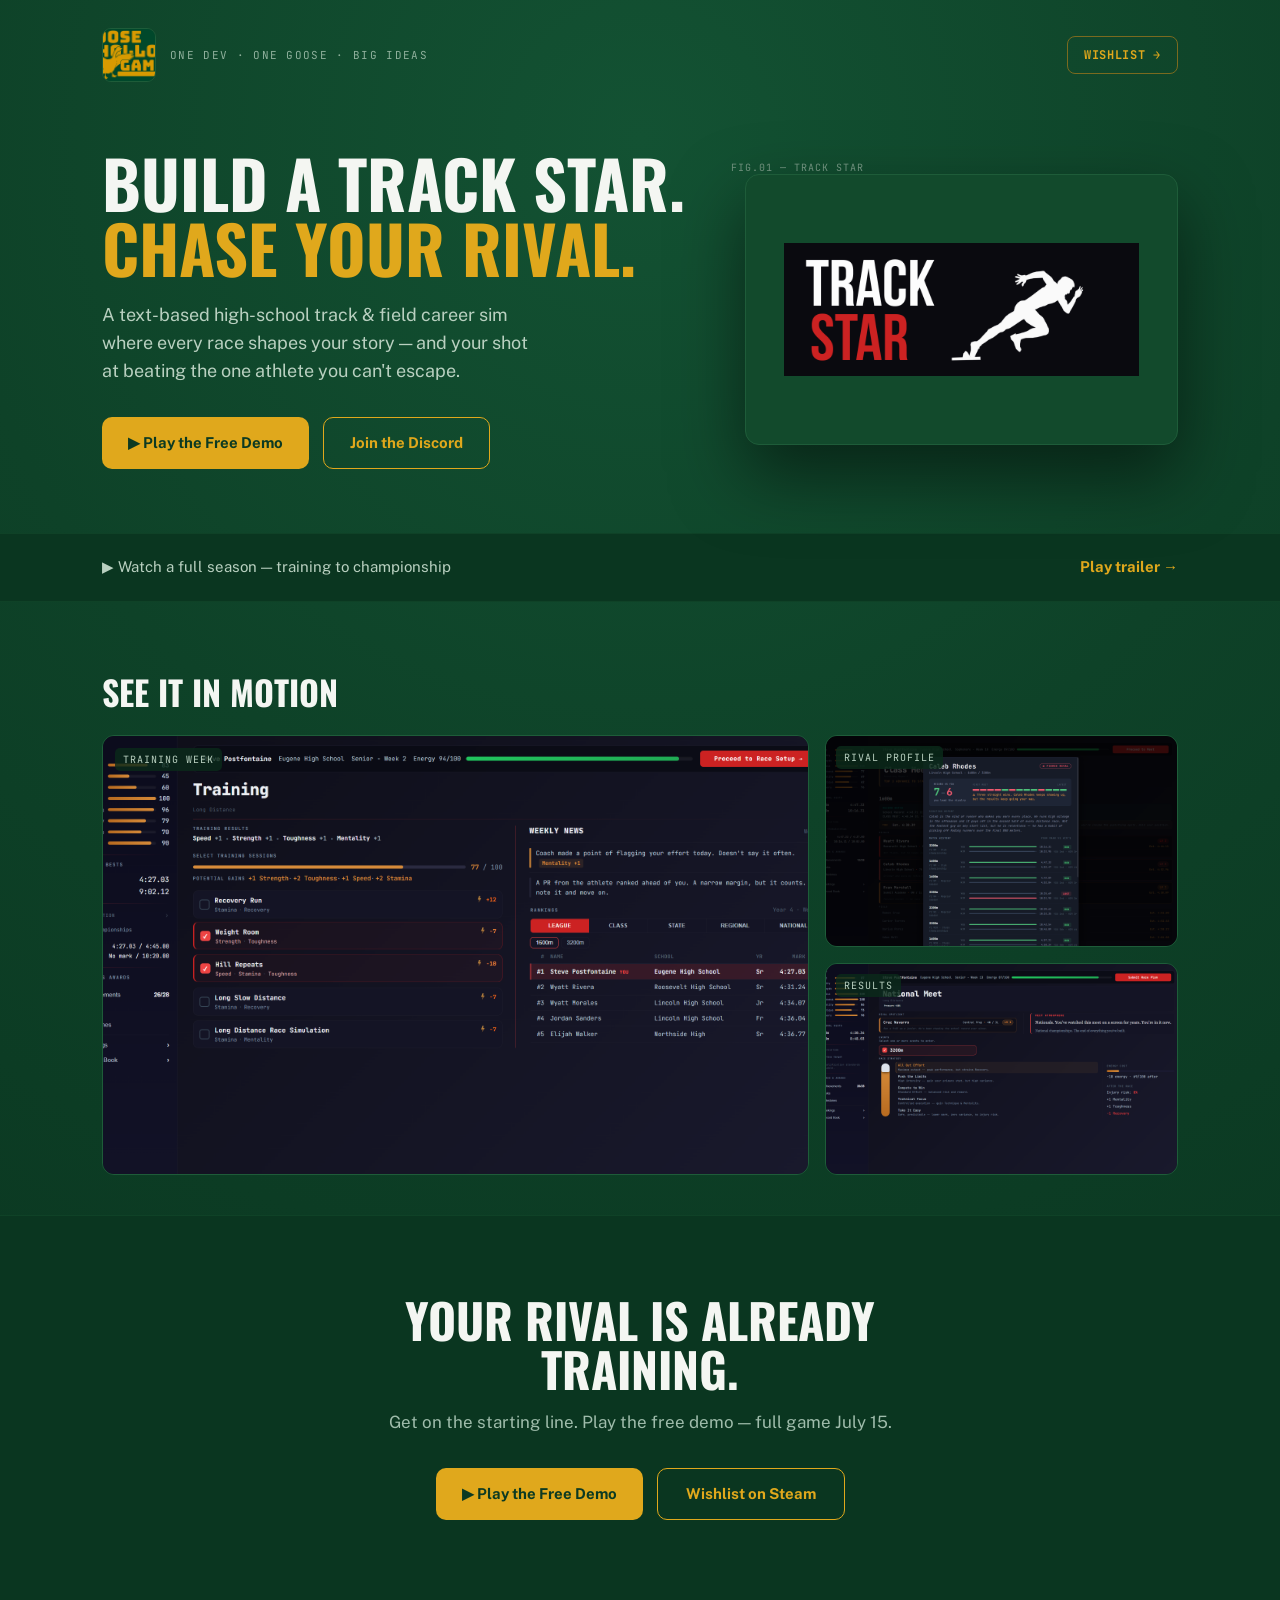
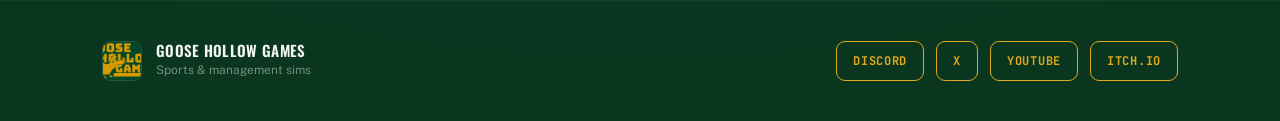
==== commit d921d848: "Adjust Track Star landing images" ====
--- a/index.html
+++ b/index.html
@@ -24,7 +24,7 @@
     <nav class="site-nav" aria-label="Primary">
       <a class="brand-lockup" href="/" aria-label="Goose Hollow Games home">
         <span class="brand-mark">
-          <img src="assets/logo.jpg" alt="" width="46" height="46">
+          <img src="assets/logo.jpg" alt="" width="54" height="54">
         </span>
         <span class="brand-tagline">One Dev &middot; One Goose &middot; Big Ideas</span>
       </a>
@@ -50,9 +50,9 @@
         </div>
 
         <figure class="hero-shot">
-          <figcaption>FIG.01 &mdash; RACE SCREEN</figcaption>
-          <div class="screenshot-frame screenshot-fallback">
-            <img src="assets/track-star-race-screen.png" alt="Track Star race screen" onerror="this.hidden=true">
+          <figcaption>FIG.01 &mdash; TRACK STAR</figcaption>
+          <div class="screenshot-frame hero-title-card">
+            <img src="assets/Track Star - 462 x 174.png" alt="Track Star key art">
           </div>
         </figure>
       </section>
@@ -87,7 +87,7 @@
           <figure class="gallery-shot">
             <span class="shot-label">Results</span>
             <div class="screenshot-frame screenshot-fallback">
-              <img src="assets/track-star-results.png" alt="Track Star race results screen" loading="lazy" onerror="this.hidden=true">
+              <img src="assets/track-star-race-screen.png" alt="Track Star race results screen" loading="lazy" onerror="this.hidden=true">
             </div>
           </figure>
         </div>
--- a/style.css
+++ b/style.css
@@ -106,8 +106,8 @@
 }
 
 .brand-mark {
-  width: 46px;
-  height: 46px;
+  width: 54px;
+  height: 54px;
   border-radius: 9px;
 }
 
@@ -267,7 +267,7 @@
 .screenshot-fallback {
   background-image:
     linear-gradient(rgba(10, 54, 32, 0.16), rgba(10, 54, 32, 0.16)),
-    url("assets/Track Star - 462 x 174 (1).png");
+    url("assets/Track Star - 462 x 174.png");
   background-position: center;
   background-repeat: no-repeat;
   background-size: min(72%, 420px) auto;
@@ -278,6 +278,19 @@
   height: 100%;
   object-fit: cover;
   background: var(--slot-bg);
+}
+
+.hero-title-card {
+  display: flex;
+  align-items: center;
+  justify-content: center;
+  padding: 38px;
+}
+
+.hero-title-card img {
+  width: min(100%, 462px);
+  height: auto;
+  object-fit: contain;
 }
 
 .hero-shot .screenshot-frame {
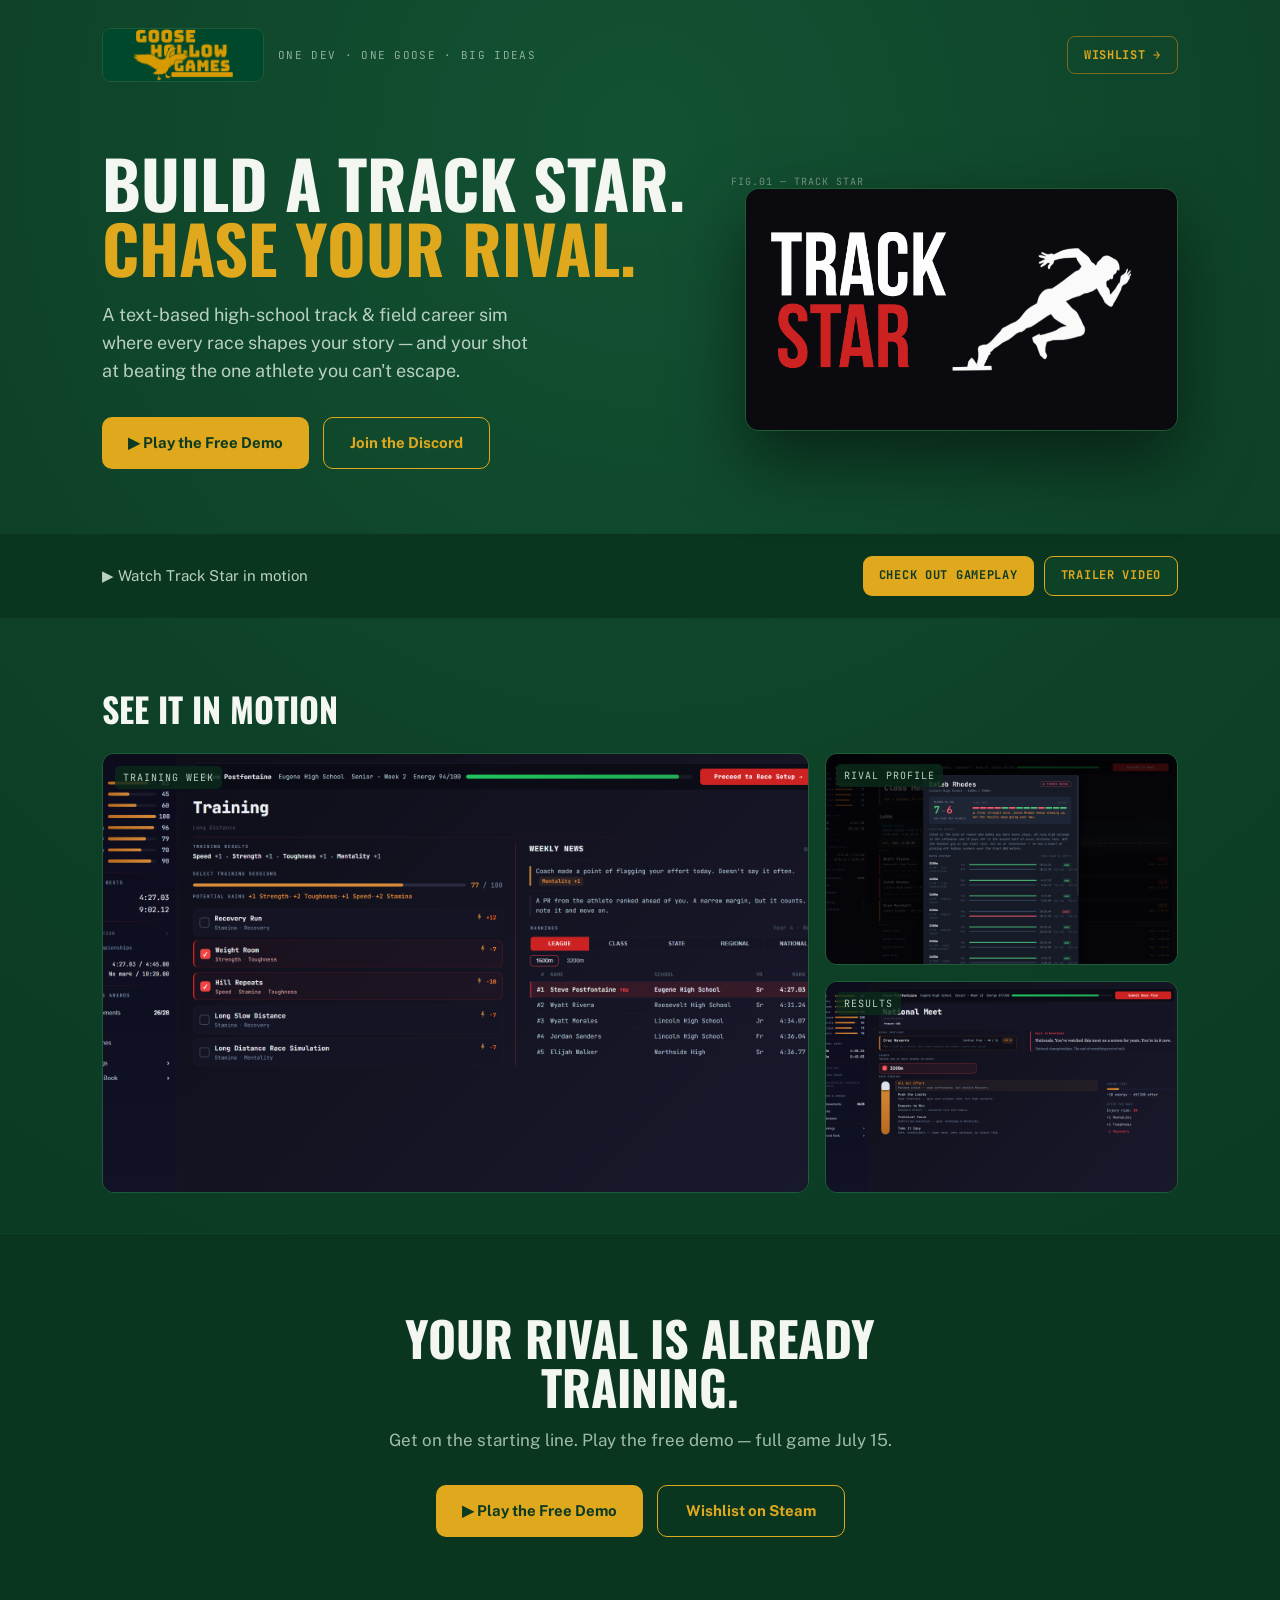
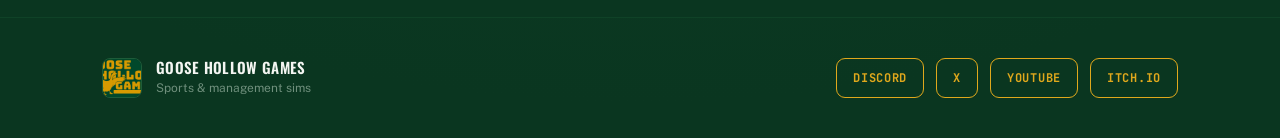
==== commit 42372332: "Update landing video and image sizing" ====
--- a/index.html
+++ b/index.html
@@ -24,7 +24,7 @@
     <nav class="site-nav" aria-label="Primary">
       <a class="brand-lockup" href="/" aria-label="Goose Hollow Games home">
         <span class="brand-mark">
-          <img src="assets/logo.jpg" alt="" width="54" height="54">
+          <img src="assets/logo.jpg" alt="" width="162" height="54">
         </span>
         <span class="brand-tagline">One Dev &middot; One Goose &middot; Big Ideas</span>
       </a>
@@ -57,10 +57,17 @@
         </figure>
       </section>
 
-      <section class="steam-strip" aria-label="Trailer">
+      <section class="steam-strip" aria-label="Videos">
         <div class="band-inner strip-inner">
-          <p>&#9654; Watch a full season &mdash; training to championship</p>
-          <a href="https://www.youtube.com/embed/FKBBsiXxKlQ" target="_blank" rel="noopener">Play trailer &rarr;</a>
+          <p>&#9654; Watch Track Star in motion</p>
+          <div class="strip-actions">
+            <a class="strip-button strip-button-gameplay" href="https://www.youtube.com/watch?v=uGVNkkaITH8" target="_blank" rel="noopener">
+              Check out gameplay
+            </a>
+            <a class="strip-button strip-button-trailer" href="https://www.youtube.com/embed/FKBBsiXxKlQ" target="_blank" rel="noopener">
+              Trailer video
+            </a>
+          </div>
         </div>
       </section>
 
--- a/style.css
+++ b/style.css
@@ -106,7 +106,7 @@
 }
 
 .brand-mark {
-  width: 54px;
+  width: 162px;
   height: 54px;
   border-radius: 9px;
 }
@@ -284,17 +284,17 @@
   display: flex;
   align-items: center;
   justify-content: center;
-  padding: 38px;
+  padding: 0;
 }
 
 .hero-title-card img {
-  width: min(100%, 462px);
-  height: auto;
-  object-fit: contain;
+  width: 100%;
+  height: 100%;
+  object-fit: cover;
 }
 
 .hero-shot .screenshot-frame {
-  aspect-ratio: 16 / 10;
+  aspect-ratio: 16 / 9;
   border: 1px solid var(--border-strong);
   border-radius: 14px;
   box-shadow: 0 30px 70px rgba(0, 0, 0, 0.5);
@@ -325,11 +325,48 @@
   font-size: 15px;
 }
 
-.strip-inner a {
+.strip-actions {
+  display: flex;
   flex: 0 0 auto;
+  flex-wrap: wrap;
+  gap: 10px;
+  justify-content: flex-end;
+}
+
+.strip-button {
+  display: inline-flex;
+  align-items: center;
+  justify-content: center;
+  min-height: 40px;
+  border-radius: 9px;
+  padding: 10px 16px;
+  font-family: "JetBrains Mono", Consolas, monospace;
+  font-size: 12px;
+  font-weight: 700;
+  letter-spacing: 0.06em;
+  line-height: 1.1;
+  text-transform: uppercase;
+}
+
+.strip-button-gameplay {
+  background: var(--gold);
+  color: var(--text-on-gold);
+}
+
+.strip-button-gameplay:hover {
+  background: var(--gold-bright);
+  color: var(--text-on-gold);
+}
+
+.strip-button-trailer {
+  background: rgba(18, 74, 44, 0.6);
+  border: 1px solid var(--gold);
   color: var(--gold);
-  font-size: 15px;
-  font-weight: 700;
+}
+
+.strip-button-trailer:hover {
+  border-color: var(--gold-bright);
+  color: var(--gold-bright);
 }
 
 .gallery-section {
@@ -504,6 +541,10 @@
     flex-direction: column;
   }
 
+  .strip-actions {
+    justify-content: flex-start;
+  }
+
   .screenshot-grid {
     grid-template-columns: 1fr;
     grid-template-rows: none;
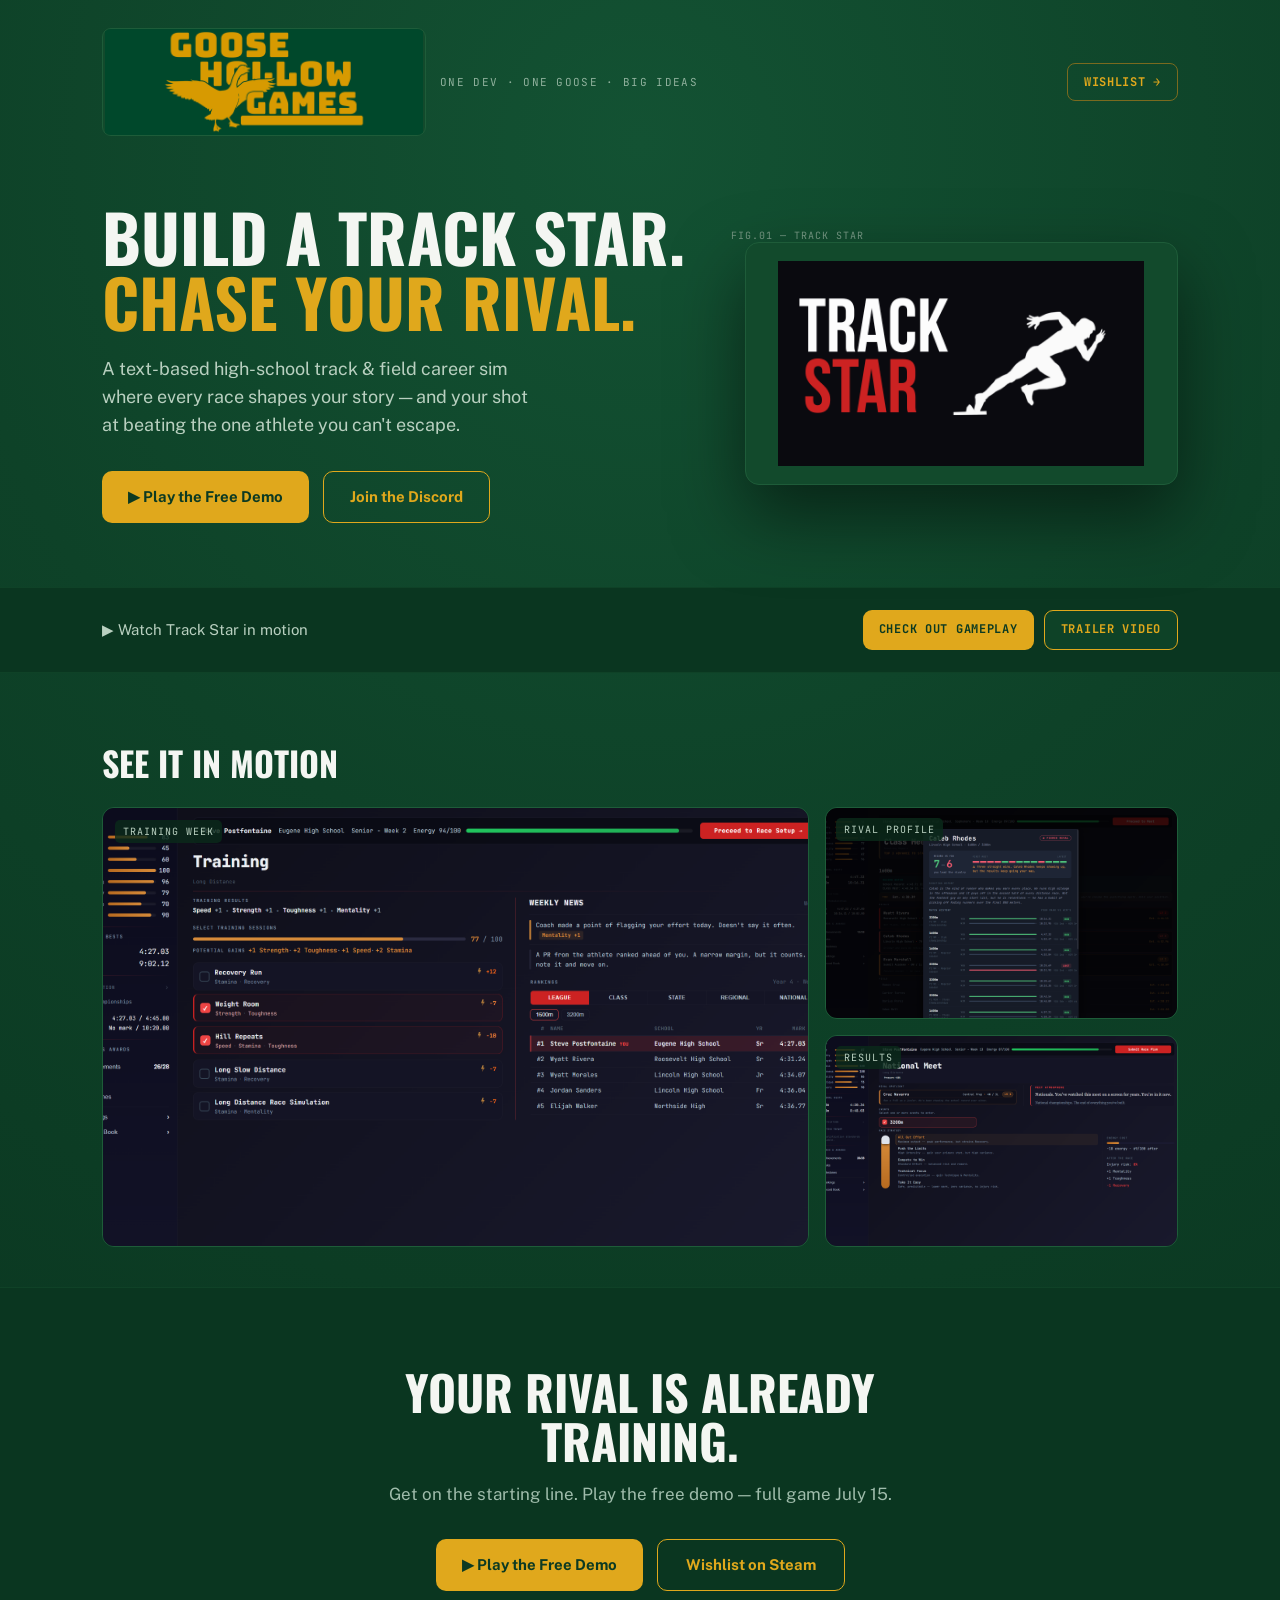
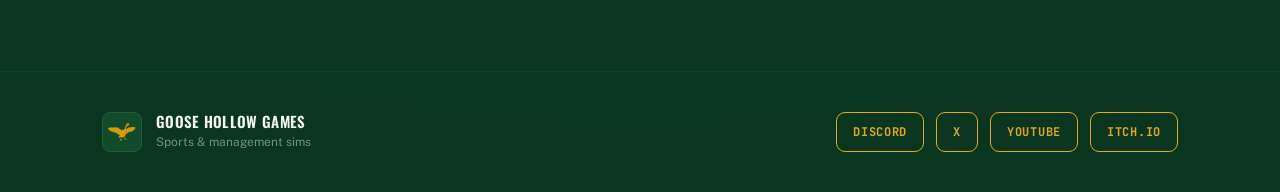
==== commit 433bd729: "Refine landing logo and hero sizing" ====
--- a/index.html
+++ b/index.html
@@ -24,7 +24,7 @@
     <nav class="site-nav" aria-label="Primary">
       <a class="brand-lockup" href="/" aria-label="Goose Hollow Games home">
         <span class="brand-mark">
-          <img src="assets/logo.jpg" alt="" width="162" height="54">
+          <img src="assets/logo.jpg" alt="" width="324" height="108">
         </span>
         <span class="brand-tagline">One Dev &middot; One Goose &middot; Big Ideas</span>
       </a>
@@ -120,7 +120,7 @@
       <div class="band-inner footer-inner">
         <a class="footer-brand" href="/" aria-label="Goose Hollow Games home">
           <span class="footer-mark">
-            <img src="assets/logo.jpg" alt="" width="40" height="40">
+            <img src="assets/goose.png" alt="" width="40" height="40">
           </span>
           <span>
             <strong>Goose Hollow Games</strong>
--- a/style.css
+++ b/style.css
@@ -106,8 +106,8 @@
 }
 
 .brand-mark {
-  width: 162px;
-  height: 54px;
+  width: 324px;
+  height: 108px;
   border-radius: 9px;
 }
 
@@ -122,6 +122,14 @@
   width: 100%;
   height: 100%;
   object-fit: cover;
+}
+
+.brand-mark img {
+  object-fit: contain;
+}
+
+.footer-mark img {
+  object-fit: contain;
 }
 
 .brand-tagline,
@@ -284,13 +292,13 @@
   display: flex;
   align-items: center;
   justify-content: center;
-  padding: 0;
+  padding: 18px;
 }
 
 .hero-title-card img {
   width: 100%;
   height: 100%;
-  object-fit: cover;
+  object-fit: contain;
 }
 
 .hero-shot .screenshot-frame {
@@ -577,6 +585,13 @@
 
   .brand-lockup {
     align-items: flex-start;
+    flex-direction: column;
+  }
+
+  .brand-mark {
+    width: min(324px, 100%);
+    height: auto;
+    aspect-ratio: 3 / 1;
   }
 
   .button-row {
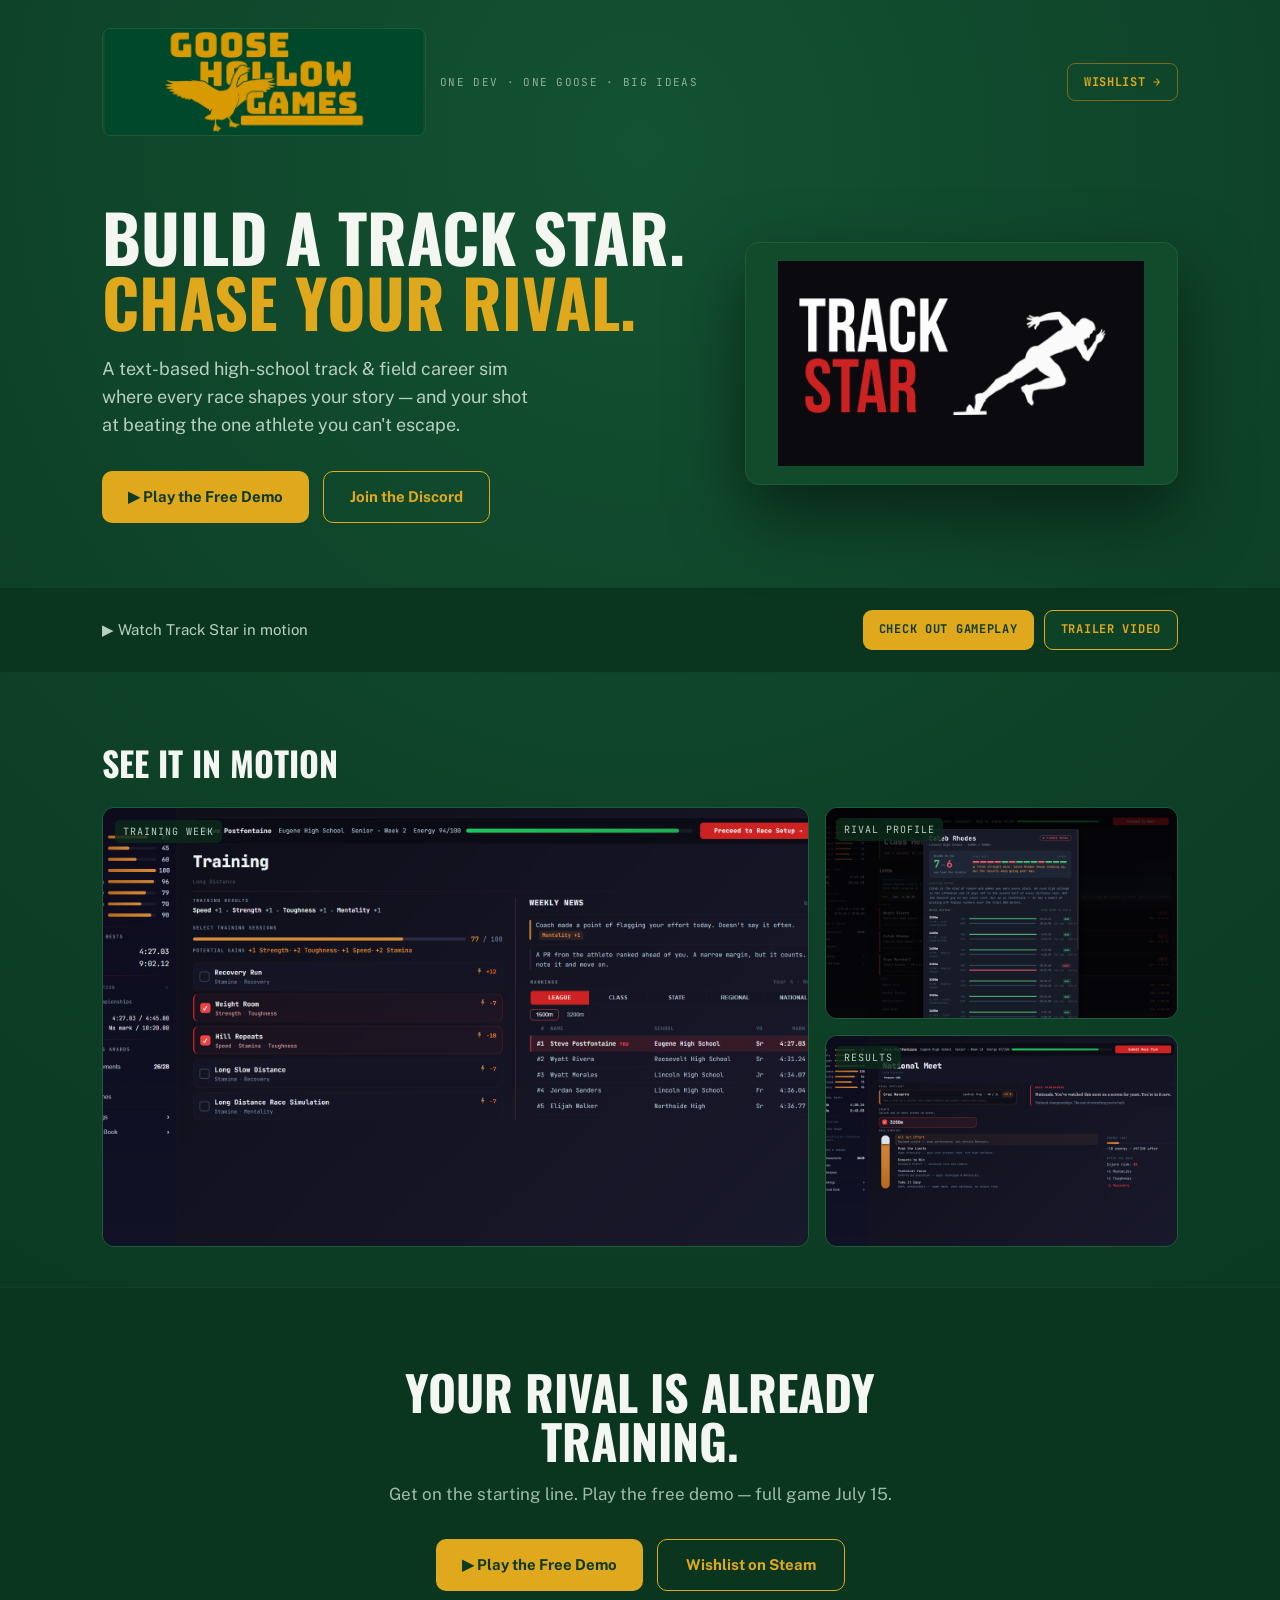
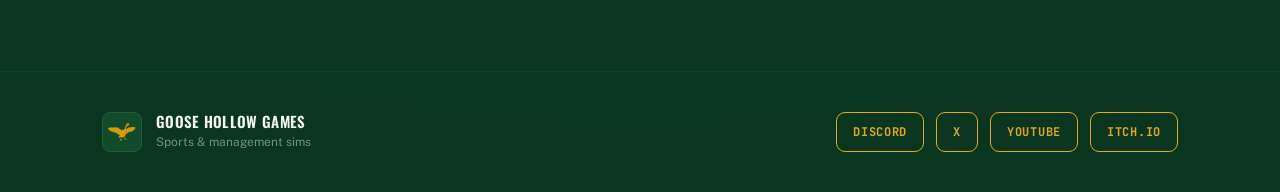
==== commit b77eeac6: "Remove hero figure label" ====
--- a/index.html
+++ b/index.html
@@ -50,7 +50,6 @@
         </div>
 
         <figure class="hero-shot">
-          <figcaption>FIG.01 &mdash; TRACK STAR</figcaption>
           <div class="screenshot-frame hero-title-card">
             <img src="assets/Track Star - 462 x 174.png" alt="Track Star key art">
           </div>
--- a/style.css
+++ b/style.css
@@ -135,8 +135,7 @@
 .brand-tagline,
 .nav-pill,
 .footer-links a,
-.shot-label,
-.hero-shot figcaption {
+.shot-label {
   font-family: "JetBrains Mono", Consolas, monospace;
   text-transform: uppercase;
 }
@@ -252,16 +251,6 @@
 .hero-shot {
   position: relative;
   margin: 0;
-}
-
-.hero-shot figcaption {
-  position: absolute;
-  top: -14px;
-  left: -14px;
-  z-index: 2;
-  color: var(--text-faint);
-  font-size: 10px;
-  letter-spacing: 0.1em;
 }
 
 .screenshot-frame {
@@ -539,10 +528,6 @@
     font-size: 44px;
   }
 
-  .hero-shot figcaption {
-    left: 0;
-  }
-
   .strip-inner,
   .footer-inner {
     align-items: flex-start;
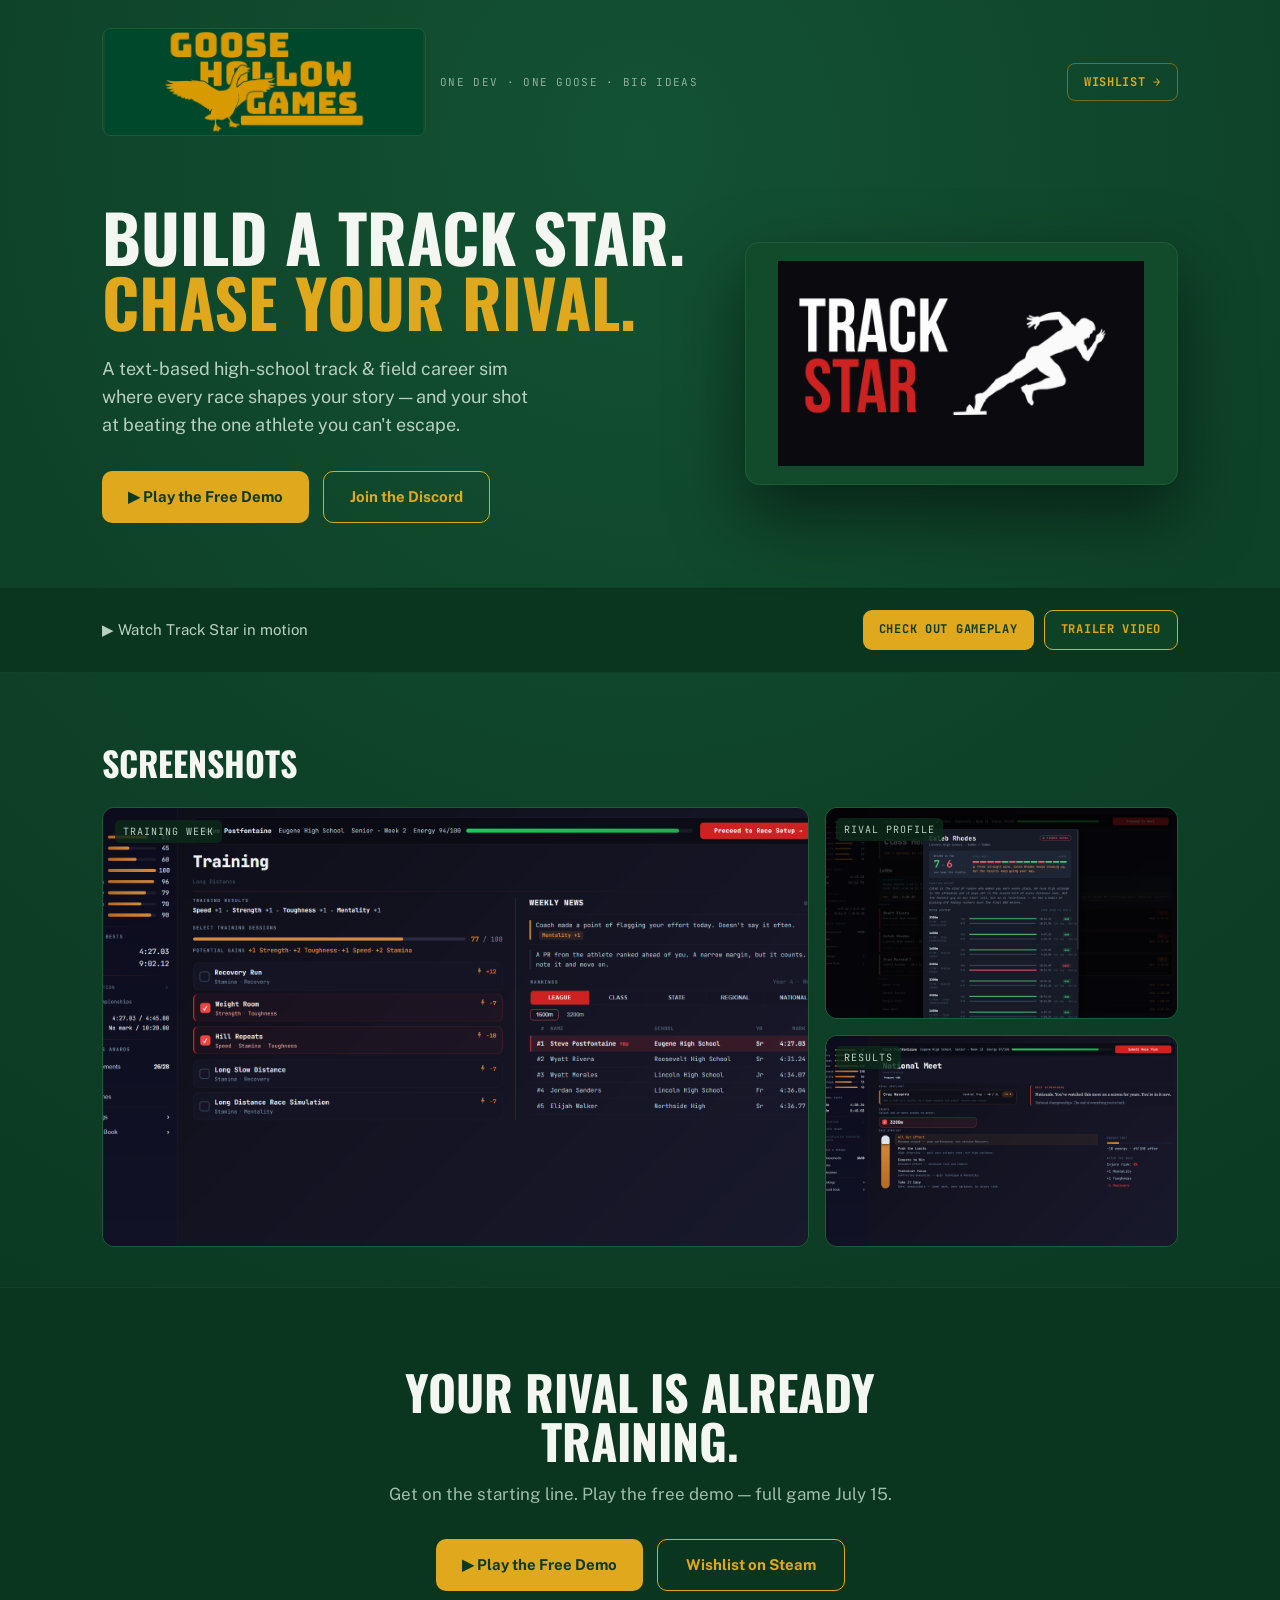
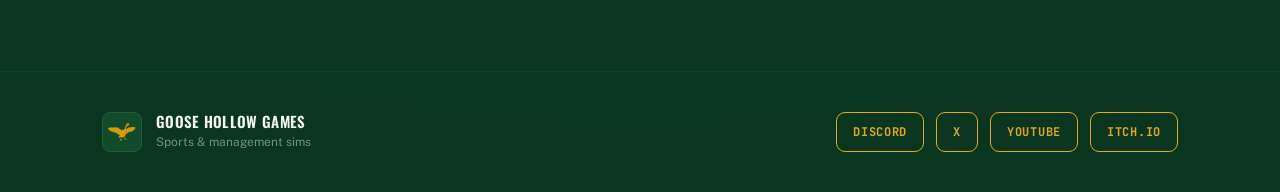
==== commit 8bdab9f9: "Rename screenshots section heading" ====
--- a/index.html
+++ b/index.html
@@ -72,7 +72,7 @@
 
       <section class="gallery-section" aria-labelledby="gallery-title">
         <div class="section-header">
-          <h2 id="gallery-title">See it in motion</h2>
+          <h2 id="gallery-title">Screenshots</h2>
         </div>
 
         <div class="screenshot-grid" aria-label="Track Star screenshots">
